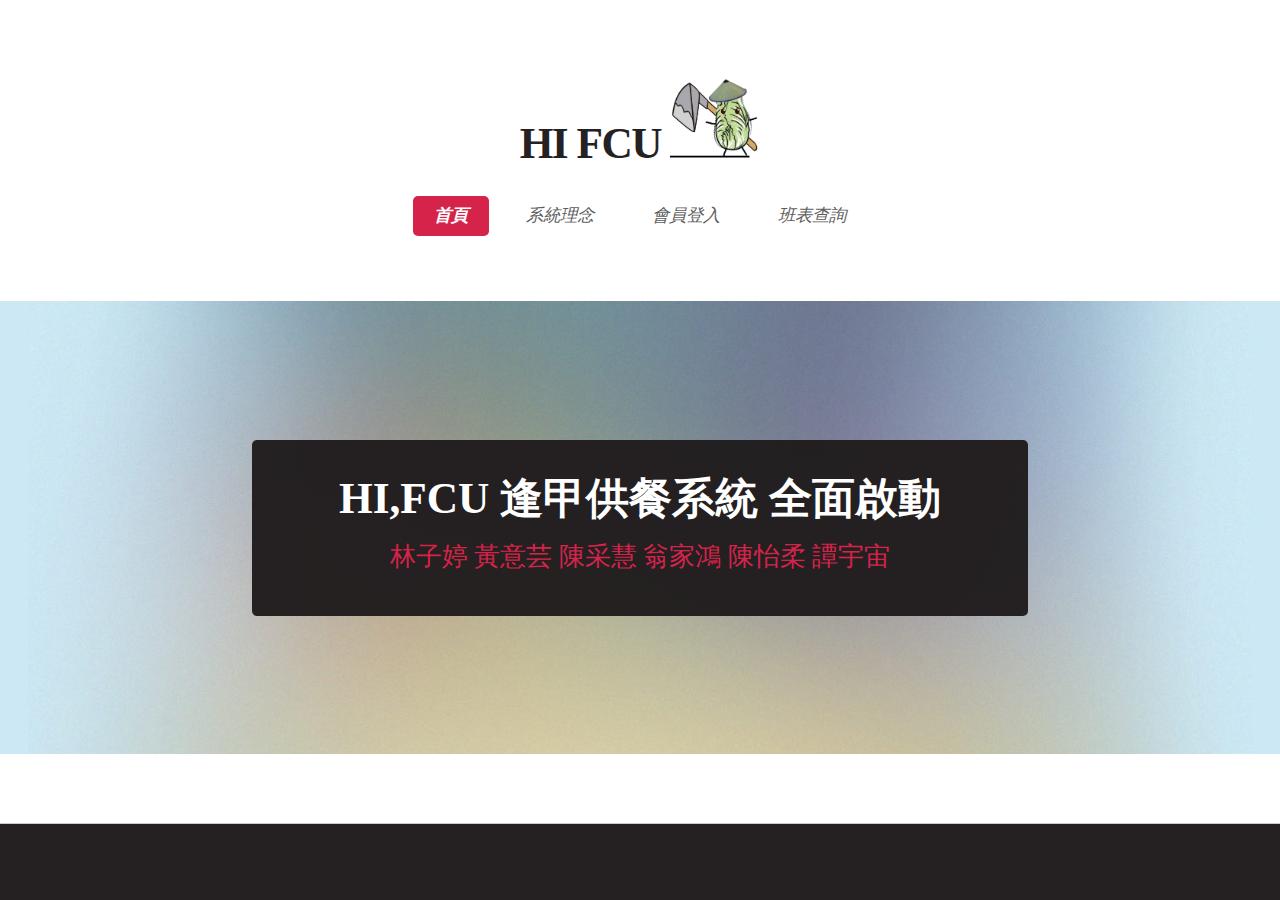
==== index.html @ 3bc5ba7e "逢甲供餐系統雛形" ====
<!DOCTYPE HTML>
<!--
	Dopetrope by HTML5 UP
	html5up.net | @ajlkn
	Free for personal and commercial use under the CCA 3.0 license (html5up.net/license)
-->
<html>
	<head>
		<title>Dopetrope by HTML5 UP</title>
		<meta charset="utf-8" />
		<meta name="viewport" content="width=device-width, initial-scale=1" />
		<!--[if lte IE 8]><script src="assets/js/ie/html5shiv.js"></script><![endif]-->
		<link rel="stylesheet" href="assets/css/main.css" />
		<!--[if lte IE 8]><link rel="stylesheet" href="assets/css/ie8.css" /><![endif]-->
	</head>
	<body class="homepage">
		<div id="page-wrapper">

			<!-- Header -->
				<div id="header-wrapper">
					<div id="header">

						<!-- Logo -->
							<h1><a href="index.html"></a>HI FCU <img src="images/logosmall.png" width="90vw"  alt=""></h1>

						<!-- Nav -->
							<nav id="nav">
								<ul>
									<li class="current"><a href="index.html">首頁</a></li>
									<li><a href="#">系統理念</a></li>
									<li><a href="#">會員登入</a></li>
									<li><a href="#">班表查詢</a></li>
									<!-- <li><a href="left-sidebar.html">Left Sidebar</a></li> -->
									<!-- <li><a href="right-sidebar.html">Right Sidebar</a></li> -->
									<!-- <li><a href="no-sidebar.html">No Sidebar</a></li> -->
								</ul>
							</nav>

						<!-- Banner -->
							<section id="banner">
								<header>
									<h2>HI,FCU 逢甲供餐系統 全面啟動</h2>
									<p>林子婷 黃意芸 陳采慧 翁家鴻 陳怡柔 譚宇宙</p>
								</header>
							</section>
					</div>
				</div>
		</div>
	</body>
						</html>
---- assets/css/main.css ----
@import url("font-awesome.min.css");
@import url("https://fonts.googleapis.com/css?family=Source+Sans+Pro:300,400,700,900,300italic");

/*
	逢甲大學供餐系統
*/

/* Reset */

	html, body, div, span, applet, object, iframe, h1, h2, h3, h4, h5, h6, p, blockquote, pre, a, abbr, acronym, address, big, cite, code, del, dfn, em, img, ins, kbd, q, s, samp, small, strike, strong, sub, sup, tt, var, b, u, i, center, dl, dt, dd, ol, ul, li, fieldset, form, label, legend, table, caption, tbody, tfoot, thead, tr, th, td, article, aside, canvas, details, embed, figure, figcaption, footer, header, hgroup, menu, nav, output, ruby, section, summary, time, mark, audio, video {
		margin: 0;
		padding: 0;
		border: 0;
		font-size: 100%;
		font: inherit;
		vertical-align: baseline;
		font-family: SimHei;
	}

	article, aside, details, figcaption, figure, footer, header, hgroup, menu, nav, section {
		display: block;
	}

	body {
		line-height: 1;
	}

	ol, ul {
		list-style: none;
	}

	blockquote, q {
		quotes: none;
	}

	blockquote:before, blockquote:after, q:before, q:after {
		content: '';
		content: none;
	}

	table {
		border-collapse: collapse;
		border-spacing: 0;
	}

	body {
		-webkit-text-size-adjust: none;
	}

/* Box Model */

	*, *:before, *:after {
		-moz-box-sizing: border-box;
		-webkit-box-sizing: border-box;
		box-sizing: border-box;
	}

/* Containers */

	.container {
		margin-left: auto;
		margin-right: auto;
	}

	.container.\31 25\25 {
		width: 100%;
		max-width: 1200px;
		min-width: 960px;
	}

	.container.\37 5\25 {
		width: 720px;
	}

	.container.\35 0\25 {
		width: 480px;
	}

	.container.\32 5\25 {
		width: 240px;
	}

	.container {
		width: 960px;
	}

	@media screen and (min-width: 737px) {

		.container.\31 25\25 {
			width: 100%;
			max-width: 1500px;
			min-width: 1200px;
		}

		.container.\37 5\25 {
			width: 900px;
		}

		.container.\35 0\25 {
			width: 600px;
		}

		.container.\32 5\25 {
			width: 300px;
		}

		.container {
			width: 1200px;
		}

	}

	@media screen and (min-width: 737px) and (max-width: 1200px) {

		.container.\31 25\25 {
			width: 100%;
			max-width: 1200px;
			min-width: 960px;
		}

		.container.\37 5\25 {
			width: 720px;
		}

		.container.\35 0\25 {
			width: 480px;
		}

		.container.\32 5\25 {
			width: 240px;
		}

		.container {
			width: 960px;
		}

	}

	@media screen and (max-width: 736px) {

		.container.\31 25\25 {
			width: 100%;
			max-width: 125%;
			min-width: 100%;
		}

		.container.\37 5\25 {
			width: 75%;
		}

		.container.\35 0\25 {
			width: 50%;
		}

		.container.\32 5\25 {
			width: 25%;
		}

		.container {
			width: 100% !important;
		}

	}

/* Grid */

	.row {
		border-bottom: solid 1px transparent;
		-moz-box-sizing: border-box;
		-webkit-box-sizing: border-box;
		box-sizing: border-box;
	}

	.row > * {
		float: left;
		-moz-box-sizing: border-box;
		-webkit-box-sizing: border-box;
		box-sizing: border-box;
	}

	.row:after, .row:before {
		content: '';
		display: block;
		clear: both;
		height: 0;
	}

	.row.uniform > * > :first-child {
		margin-top: 0;
	}

	.row.uniform > * > :last-child {
		margin-bottom: 0;
	}

	.row.\30 \25 > * {
		padding: 0 0 0 0px;
	}

	.row.\30 \25 {
		margin: 0 0 -1px 0px;
	}

	.row.uniform.\30 \25 > * {
		padding: 0px 0 0 0px;
	}

	.row.uniform.\30 \25 {
		margin: 0px 0 -1px 0px;
	}

	.row > * {
		padding: 0 0 0 40px;
	}

	.row {
		margin: 0 0 -1px -40px;
	}

	.row.uniform > * {
		padding: 40px 0 0 40px;
	}

	.row.uniform {
		margin: -40px 0 -1px -40px;
	}

	.row.\32 00\25 > * {
		padding: 0 0 0 80px;
	}

	.row.\32 00\25 {
		margin: 0 0 -1px -80px;
	}

	.row.uniform.\32 00\25 > * {
		padding: 80px 0 0 80px;
	}

	.row.uniform.\32 00\25 {
		margin: -80px 0 -1px -80px;
	}

	.row.\31 50\25 > * {
		padding: 0 0 0 60px;
	}

	.row.\31 50\25 {
		margin: 0 0 -1px -60px;
	}

	.row.uniform.\31 50\25 > * {
		padding: 60px 0 0 60px;
	}

	.row.uniform.\31 50\25 {
		margin: -60px 0 -1px -60px;
	}

	.row.\35 0\25 > * {
		padding: 0 0 0 20px;
	}

	.row.\35 0\25 {
		margin: 0 0 -1px -20px;
	}

	.row.uniform.\35 0\25 > * {
		padding: 20px 0 0 20px;
	}

	.row.uniform.\35 0\25 {
		margin: -20px 0 -1px -20px;
	}

	.row.\32 5\25 > * {
		padding: 0 0 0 10px;
	}

	.row.\32 5\25 {
		margin: 0 0 -1px -10px;
	}

	.row.uniform.\32 5\25 > * {
		padding: 10px 0 0 10px;
	}

	.row.uniform.\32 5\25 {
		margin: -10px 0 -1px -10px;
	}

	.\31 2u, .\31 2u\24 {
		width: 100%;
		clear: none;
		margin-left: 0;
	}

	.\31 1u, .\31 1u\24 {
		width: 91.6666666667%;
		clear: none;
		margin-left: 0;
	}

	.\31 0u, .\31 0u\24 {
		width: 83.3333333333%;
		clear: none;
		margin-left: 0;
	}

	.\39 u, .\39 u\24 {
		width: 75%;
		clear: none;
		margin-left: 0;
	}

	.\38 u, .\38 u\24 {
		width: 66.6666666667%;
		clear: none;
		margin-left: 0;
	}

	.\37 u, .\37 u\24 {
		width: 58.3333333333%;
		clear: none;
		margin-left: 0;
	}

	.\36 u, .\36 u\24 {
		width: 50%;
		clear: none;
		margin-left: 0;
	}

	.\35 u, .\35 u\24 {
		width: 41.6666666667%;
		clear: none;
		margin-left: 0;
	}

	.\34 u, .\34 u\24 {
		width: 33.3333333333%;
		clear: none;
		margin-left: 0;
	}

	.\33 u, .\33 u\24 {
		width: 25%;
		clear: none;
		margin-left: 0;
	}

	.\32 u, .\32 u\24 {
		width: 16.6666666667%;
		clear: none;
		margin-left: 0;
	}

	.\31 u, .\31 u\24 {
		width: 8.3333333333%;
		clear: none;
		margin-left: 0;
	}

	.\31 2u\24 + *,
	.\31 1u\24 + *,
	.\31 0u\24 + *,
	.\39 u\24 + *,
	.\38 u\24 + *,
	.\37 u\24 + *,
	.\36 u\24 + *,
	.\35 u\24 + *,
	.\34 u\24 + *,
	.\33 u\24 + *,
	.\32 u\24 + *,
	.\31 u\24 + * {
		clear: left;
	}

	.\-11u {
		margin-left: 91.66667%;
	}

	.\-10u {
		margin-left: 83.33333%;
	}

	.\-9u {
		margin-left: 75%;
	}

	.\-8u {
		margin-left: 66.66667%;
	}

	.\-7u {
		margin-left: 58.33333%;
	}

	.\-6u {
		margin-left: 50%;
	}

	.\-5u {
		margin-left: 41.66667%;
	}

	.\-4u {
		margin-left: 33.33333%;
	}

	.\-3u {
		margin-left: 25%;
	}

	.\-2u {
		margin-left: 16.66667%;
	}

	.\-1u {
		margin-left: 8.33333%;
	}

	@media screen and (min-width: 737px) {

		.row > * {
			padding: 50px 0 0 50px;
		}

		.row {
			margin: -50px 0 -1px -50px;
		}

		.row.uniform > * {
			padding: 50px 0 0 50px;
		}

		.row.uniform {
			margin: -50px 0 -1px -50px;
		}

		.row.\32 00\25 > * {
			padding: 100px 0 0 100px;
		}

		.row.\32 00\25 {
			margin: -100px 0 -1px -100px;
		}

		.row.uniform.\32 00\25 > * {
			padding: 100px 0 0 100px;
		}

		.row.uniform.\32 00\25 {
			margin: -100px 0 -1px -100px;
		}

		.row.\31 50\25 > * {
			padding: 75px 0 0 75px;
		}

		.row.\31 50\25 {
			margin: -75px 0 -1px -75px;
		}

		.row.uniform.\31 50\25 > * {
			padding: 75px 0 0 75px;
		}

		.row.uniform.\31 50\25 {
			margin: -75px 0 -1px -75px;
		}

		.row.\35 0\25 > * {
			padding: 25px 0 0 25px;
		}

		.row.\35 0\25 {
			margin: -25px 0 -1px -25px;
		}

		.row.uniform.\35 0\25 > * {
			padding: 25px 0 0 25px;
		}

		.row.uniform.\35 0\25 {
			margin: -25px 0 -1px -25px;
		}

		.row.\32 5\25 > * {
			padding: 12.5px 0 0 12.5px;
		}

		.row.\32 5\25 {
			margin: -12.5px 0 -1px -12.5px;
		}

		.row.uniform.\32 5\25 > * {
			padding: 12.5px 0 0 12.5px;
		}

		.row.uniform.\32 5\25 {
			margin: -12.5px 0 -1px -12.5px;
		}

		.\31 2u\28desktop\29, .\31 2u\24\28desktop\29 {
			width: 100%;
			clear: none;
			margin-left: 0;
		}

		.\31 1u\28desktop\29, .\31 1u\24\28desktop\29 {
			width: 91.6666666667%;
			clear: none;
			margin-left: 0;
		}

		.\31 0u\28desktop\29, .\31 0u\24\28desktop\29 {
			width: 83.3333333333%;
			clear: none;
			margin-left: 0;
		}

		.\39 u\28desktop\29, .\39 u\24\28desktop\29 {
			width: 75%;
			clear: none;
			margin-left: 0;
		}

		.\38 u\28desktop\29, .\38 u\24\28desktop\29 {
			width: 66.6666666667%;
			clear: none;
			margin-left: 0;
		}

		.\37 u\28desktop\29, .\37 u\24\28desktop\29 {
			width: 58.3333333333%;
			clear: none;
			margin-left: 0;
		}

		.\36 u\28desktop\29, .\36 u\24\28desktop\29 {
			width: 50%;
			clear: none;
			margin-left: 0;
		}

		.\35 u\28desktop\29, .\35 u\24\28desktop\29 {
			width: 41.6666666667%;
			clear: none;
			margin-left: 0;
		}

		.\34 u\28desktop\29, .\34 u\24\28desktop\29 {
			width: 33.3333333333%;
			clear: none;
			margin-left: 0;
		}

		.\33 u\28desktop\29, .\33 u\24\28desktop\29 {
			width: 25%;
			clear: none;
			margin-left: 0;
		}

		.\32 u\28desktop\29, .\32 u\24\28desktop\29 {
			width: 16.6666666667%;
			clear: none;
			margin-left: 0;
		}

		.\31 u\28desktop\29, .\31 u\24\28desktop\29 {
			width: 8.3333333333%;
			clear: none;
			margin-left: 0;
		}

		.\31 2u\24\28desktop\29 + *,
		.\31 1u\24\28desktop\29 + *,
		.\31 0u\24\28desktop\29 + *,
		.\39 u\24\28desktop\29 + *,
		.\38 u\24\28desktop\29 + *,
		.\37 u\24\28desktop\29 + *,
		.\36 u\24\28desktop\29 + *,
		.\35 u\24\28desktop\29 + *,
		.\34 u\24\28desktop\29 + *,
		.\33 u\24\28desktop\29 + *,
		.\32 u\24\28desktop\29 + *,
		.\31 u\24\28desktop\29 + * {
			clear: left;
		}

		.\-11u\28desktop\29 {
			margin-left: 91.66667%;
		}

		.\-10u\28desktop\29 {
			margin-left: 83.33333%;
		}

		.\-9u\28desktop\29 {
			margin-left: 75%;
		}

		.\-8u\28desktop\29 {
			margin-left: 66.66667%;
		}

		.\-7u\28desktop\29 {
			margin-left: 58.33333%;
		}

		.\-6u\28desktop\29 {
			margin-left: 50%;
		}

		.\-5u\28desktop\29 {
			margin-left: 41.66667%;
		}

		.\-4u\28desktop\29 {
			margin-left: 33.33333%;
		}

		.\-3u\28desktop\29 {
			margin-left: 25%;
		}

		.\-2u\28desktop\29 {
			margin-left: 16.66667%;
		}

		.\-1u\28desktop\29 {
			margin-left: 8.33333%;
		}

	}

	@media screen and (min-width: 737px) and (max-width: 1200px) {

		.row > * {
			padding: 25px 0 0 25px;
		}

		.row {
			margin: -25px 0 -1px -25px;
		}

		.row.uniform > * {
			padding: 25px 0 0 25px;
		}

		.row.uniform {
			margin: -25px 0 -1px -25px;
		}

		.row.\32 00\25 > * {
			padding: 50px 0 0 50px;
		}

		.row.\32 00\25 {
			margin: -50px 0 -1px -50px;
		}

		.row.uniform.\32 00\25 > * {
			padding: 50px 0 0 50px;
		}

		.row.uniform.\32 00\25 {
			margin: -50px 0 -1px -50px;
		}

		.row.\31 50\25 > * {
			padding: 37.5px 0 0 37.5px;
		}

		.row.\31 50\25 {
			margin: -37.5px 0 -1px -37.5px;
		}

		.row.uniform.\31 50\25 > * {
			padding: 37.5px 0 0 37.5px;
		}

		.row.uniform.\31 50\25 {
			margin: -37.5px 0 -1px -37.5px;
		}

		.row.\35 0\25 > * {
			padding: 12.5px 0 0 12.5px;
		}

		.row.\35 0\25 {
			margin: -12.5px 0 -1px -12.5px;
		}

		.row.uniform.\35 0\25 > * {
			padding: 12.5px 0 0 12.5px;
		}

		.row.uniform.\35 0\25 {
			margin: -12.5px 0 -1px -12.5px;
		}

		.row.\32 5\25 > * {
			padding: 6.25px 0 0 6.25px;
		}

		.row.\32 5\25 {
			margin: -6.25px 0 -1px -6.25px;
		}

		.row.uniform.\32 5\25 > * {
			padding: 6.25px 0 0 6.25px;
		}

		.row.uniform.\32 5\25 {
			margin: -6.25px 0 -1px -6.25px;
		}

		.\31 2u\28tablet\29, .\31 2u\24\28tablet\29 {
			width: 100%;
			clear: none;
			margin-left: 0;
		}

		.\31 1u\28tablet\29, .\31 1u\24\28tablet\29 {
			width: 91.6666666667%;
			clear: none;
			margin-left: 0;
		}

		.\31 0u\28tablet\29, .\31 0u\24\28tablet\29 {
			width: 83.3333333333%;
			clear: none;
			margin-left: 0;
		}

		.\39 u\28tablet\29, .\39 u\24\28tablet\29 {
			width: 75%;
			clear: none;
			margin-left: 0;
		}

		.\38 u\28tablet\29, .\38 u\24\28tablet\29 {
			width: 66.6666666667%;
			clear: none;
			margin-left: 0;
		}

		.\37 u\28tablet\29, .\37 u\24\28tablet\29 {
			width: 58.3333333333%;
			clear: none;
			margin-left: 0;
		}

		.\36 u\28tablet\29, .\36 u\24\28tablet\29 {
			width: 50%;
			clear: none;
			margin-left: 0;
		}

		.\35 u\28tablet\29, .\35 u\24\28tablet\29 {
			width: 41.6666666667%;
			clear: none;
			margin-left: 0;
		}

		.\34 u\28tablet\29, .\34 u\24\28tablet\29 {
			width: 33.3333333333%;
			clear: none;
			margin-left: 0;
		}

		.\33 u\28tablet\29, .\33 u\24\28tablet\29 {
			width: 25%;
			clear: none;
			margin-left: 0;
		}

		.\32 u\28tablet\29, .\32 u\24\28tablet\29 {
			width: 16.6666666667%;
			clear: none;
			margin-left: 0;
		}

		.\31 u\28tablet\29, .\31 u\24\28tablet\29 {
			width: 8.3333333333%;
			clear: none;
			margin-left: 0;
		}

		.\31 2u\24\28tablet\29 + *,
		.\31 1u\24\28tablet\29 + *,
		.\31 0u\24\28tablet\29 + *,
		.\39 u\24\28tablet\29 + *,
		.\38 u\24\28tablet\29 + *,
		.\37 u\24\28tablet\29 + *,
		.\36 u\24\28tablet\29 + *,
		.\35 u\24\28tablet\29 + *,
		.\34 u\24\28tablet\29 + *,
		.\33 u\24\28tablet\29 + *,
		.\32 u\24\28tablet\29 + *,
		.\31 u\24\28tablet\29 + * {
			clear: left;
		}

		.\-11u\28tablet\29 {
			margin-left: 91.66667%;
		}

		.\-10u\28tablet\29 {
			margin-left: 83.33333%;
		}

		.\-9u\28tablet\29 {
			margin-left: 75%;
		}

		.\-8u\28tablet\29 {
			margin-left: 66.66667%;
		}

		.\-7u\28tablet\29 {
			margin-left: 58.33333%;
		}

		.\-6u\28tablet\29 {
			margin-left: 50%;
		}

		.\-5u\28tablet\29 {
			margin-left: 41.66667%;
		}

		.\-4u\28tablet\29 {
			margin-left: 33.33333%;
		}

		.\-3u\28tablet\29 {
			margin-left: 25%;
		}

		.\-2u\28tablet\29 {
			margin-left: 16.66667%;
		}

		.\-1u\28tablet\29 {
			margin-left: 8.33333%;
		}

	}

	@media screen and (max-width: 736px) {

		.row > * {
			padding: 20px 0 0 20px;
		}

		.row {
			margin: -20px 0 -1px -20px;
		}

		.row.uniform > * {
			padding: 20px 0 0 20px;
		}

		.row.uniform {
			margin: -20px 0 -1px -20px;
		}

		.row.\32 00\25 > * {
			padding: 40px 0 0 40px;
		}

		.row.\32 00\25 {
			margin: -40px 0 -1px -40px;
		}

		.row.uniform.\32 00\25 > * {
			padding: 40px 0 0 40px;
		}

		.row.uniform.\32 00\25 {
			margin: -40px 0 -1px -40px;
		}

		.row.\31 50\25 > * {
			padding: 30px 0 0 30px;
		}

		.row.\31 50\25 {
			margin: -30px 0 -1px -30px;
		}

		.row.uniform.\31 50\25 > * {
			padding: 30px 0 0 30px;
		}

		.row.uniform.\31 50\25 {
			margin: -30px 0 -1px -30px;
		}

		.row.\35 0\25 > * {
			padding: 10px 0 0 10px;
		}

		.row.\35 0\25 {
			margin: -10px 0 -1px -10px;
		}

		.row.uniform.\35 0\25 > * {
			padding: 10px 0 0 10px;
		}

		.row.uniform.\35 0\25 {
			margin: -10px 0 -1px -10px;
		}

		.row.\32 5\25 > * {
			padding: 5px 0 0 5px;
		}

		.row.\32 5\25 {
			margin: -5px 0 -1px -5px;
		}

		.row.uniform.\32 5\25 > * {
			padding: 5px 0 0 5px;
		}

		.row.uniform.\32 5\25 {
			margin: -5px 0 -1px -5px;
		}

		.\31 2u\28mobile\29, .\31 2u\24\28mobile\29 {
			width: 100%;
			clear: none;
			margin-left: 0;
		}

		.\31 1u\28mobile\29, .\31 1u\24\28mobile\29 {
			width: 91.6666666667%;
			clear: none;
			margin-left: 0;
		}

		.\31 0u\28mobile\29, .\31 0u\24\28mobile\29 {
			width: 83.3333333333%;
			clear: none;
			margin-left: 0;
		}

		.\39 u\28mobile\29, .\39 u\24\28mobile\29 {
			width: 75%;
			clear: none;
			margin-left: 0;
		}

		.\38 u\28mobile\29, .\38 u\24\28mobile\29 {
			width: 66.6666666667%;
			clear: none;
			margin-left: 0;
		}

		.\37 u\28mobile\29, .\37 u\24\28mobile\29 {
			width: 58.3333333333%;
			clear: none;
			margin-left: 0;
		}

		.\36 u\28mobile\29, .\36 u\24\28mobile\29 {
			width: 50%;
			clear: none;
			margin-left: 0;
		}

		.\35 u\28mobile\29, .\35 u\24\28mobile\29 {
			width: 41.6666666667%;
			clear: none;
			margin-left: 0;
		}

		.\34 u\28mobile\29, .\34 u\24\28mobile\29 {
			width: 33.3333333333%;
			clear: none;
			margin-left: 0;
		}

		.\33 u\28mobile\29, .\33 u\24\28mobile\29 {
			width: 25%;
			clear: none;
			margin-left: 0;
		}

		.\32 u\28mobile\29, .\32 u\24\28mobile\29 {
			width: 16.6666666667%;
			clear: none;
			margin-left: 0;
		}

		.\31 u\28mobile\29, .\31 u\24\28mobile\29 {
			width: 8.3333333333%;
			clear: none;
			margin-left: 0;
		}

		.\31 2u\24\28mobile\29 + *,
		.\31 1u\24\28mobile\29 + *,
		.\31 0u\24\28mobile\29 + *,
		.\39 u\24\28mobile\29 + *,
		.\38 u\24\28mobile\29 + *,
		.\37 u\24\28mobile\29 + *,
		.\36 u\24\28mobile\29 + *,
		.\35 u\24\28mobile\29 + *,
		.\34 u\24\28mobile\29 + *,
		.\33 u\24\28mobile\29 + *,
		.\32 u\24\28mobile\29 + *,
		.\31 u\24\28mobile\29 + * {
			clear: left;
		}

		.\-11u\28mobile\29 {
			margin-left: 91.66667%;
		}

		.\-10u\28mobile\29 {
			margin-left: 83.33333%;
		}

		.\-9u\28mobile\29 {
			margin-left: 75%;
		}

		.\-8u\28mobile\29 {
			margin-left: 66.66667%;
		}

		.\-7u\28mobile\29 {
			margin-left: 58.33333%;
		}

		.\-6u\28mobile\29 {
			margin-left: 50%;
		}

		.\-5u\28mobile\29 {
			margin-left: 41.66667%;
		}

		.\-4u\28mobile\29 {
			margin-left: 33.33333%;
		}

		.\-3u\28mobile\29 {
			margin-left: 25%;
		}

		.\-2u\28mobile\29 {
			margin-left: 16.66667%;
		}

		.\-1u\28mobile\29 {
			margin-left: 8.33333%;
		}

	}

/* Basic */

	body {
		background: #252122;
		background-image: url("images/bg02.png");
		font-family: 'Source Sans Pro';
		font-weight: 300;
		color: #5d5d5d;
	}

		body.is-loading * {
			-moz-transition: none !important;
			-webkit-transition: none !important;
			-ms-transition: none !important;
			transition: none !important;
			-moz-animation: none !important;
			-webkit-animation: none !important;
			-ms-animation: none !important;
			animation: none !important;
		}

	input, textarea, select {
		font-family: 'Source Sans Pro';
		font-weight: 300;
		color: #5d5d5d;
	}

	strong, b {
		color: #252122;
		font-weight: 400;
	}

	i, em {
		font-style: italic;
	}

	sub {
		position: relative;
		top: 0.5em;
		font-size: 0.8em;
	}

	sup {
		position: relative;
		top: -0.5em;
		font-size: 0.8em;
	}

	blockquote {
		border-left: solid 0.75em #dddddd;
		padding: 1em 0 1em 1.5em;
		font-style: italic;
	}

	h1, h2, h3, h4, h5, h6 {
		color: #252122;
		font-weight: 700;
	}

	h1 a, h2 a, h3 a, h4 a, h5 a, h6 a {
		color: inherit;
		text-decoration: none;
	}

	a {
		color: #d52349;
		text-decoration: underline;
	}

		a:hover {
			text-decoration: none;
		}

	br.clear {
		clear: both;
	}

	hr {
		border: 0;
		border-top: solid 1px #dddddd;
		height: 1px;
		margin: 2em 0 2em 0;
	}

	p, ul, ol, dl, table {
		margin-bottom: 2em;
	}

/* Form */

	form label {
		display: block;
		color: #252122;
		font-weight: 400;
		margin: 0 0 0.5em 0;
	}

	form input[type=text],
	form input[type=email],
	form input[type=password],
	form select,
	form textarea {
		-webkit-appearance: none;
		display: block;
		border: 0;
		padding: 0.75em 1em;
		font-size: 1em;
		border-radius: 5px;
		border: solid 1px #dddddd;
		background: #fff;
		width: 100%;
	}

		form input[type=text]:focus,
		form input[type=email]:focus,
		form input[type=password]:focus,
		form select:focus,
		form textarea:focus {
			box-shadow: inset 0px 0px 1px 1px #43bff0;
		}

	form textarea {
		height: 15em;
	}

	form .formerize-placeholder {
		color: #555 !important;
	}

	form ::-webkit-input-placeholder {
		color: #555 !important;
	}

	form :-moz-placeholder {
		color: #555 !important;
	}

	form ::-moz-placeholder {
		color: #555 !important;
	}

	form :-ms-input-placeholder {
		color: #555 !important;
	}

	form ::-moz-focus-inner {
		border: 0;
	}

/* Tables */

	table {
		width: 100%;
	}

		table.default {
			width: 100%;
		}

			table.default tr {
				border-top: solid 1px #dddddd;
			}

				table.default tr:first-child {
					border-top: 0;
				}

			table.default td {
				padding: 0.5em 1em 0.5em 1em;
			}

			table.default th {
				text-align: left;
				padding: 0.5em 1em 0.5em 1em;
				font-weight: 700;
				margin: 0 0 1em 0;
			}

			table.default thead {
				border-bottom: solid 2px #dddddd;
			}

/* Section/Article */

	section, article {
		margin-bottom: 2.5em;
	}

		section > :last-child, section:last-child, article > :last-child, article:last-child {
			margin-bottom: 0;
		}

	header > p {
		display: block;
		font-style: italic;
	}

	header.major {
		position: relative;
		text-align: center;
		border-top: solid 1px #ccc;
		top: 1em;
	}

		header.major h2 {
			background: #fff;
			position: relative;
			top: -0.65em;
			display: inline;
			margin: 0;
			padding: 0 1em 0 1em;
		}

/* Box */

	.box {
		background: #ffffff;
		border-bottom: solid 1px #ccc;
	}

		.box .image.featured {
			position: relative;
			width: auto;
		}

/* Button */

	input[type="button"],
	input[type="submit"],
	input[type="reset"],
	button,
	.button {
		-webkit-appearance: none;
		display: inline-block;
		text-decoration: none;
		cursor: pointer;
		border: 0;
		border-radius: 5px;
		background: #d52349;
		color: #fff !important;
		font-weight: 700;
		outline: 0;
		-moz-transition: background-color .25s ease-in-out;
		-webkit-transition: background-color .25s ease-in-out;
		-ms-transition: background-color .25s ease-in-out;
		transition: background-color .25s ease-in-out;
	}

		input[type="button"]:hover,
		input[type="submit"]:hover,
		input[type="reset"]:hover,
		button:hover,
		.button:hover {
			background: #e53359;
		}

		input[type="button"]:active,
		input[type="submit"]:active,
		input[type="reset"]:active,
		button:active,
		.button:active {
			background: #c51349;
		}

		input[type="button"].alt,
		input[type="submit"].alt,
		input[type="reset"].alt,
		button.alt,
		.button.alt {
			background: #252122;
		}

			input[type="button"].alt:hover,
			input[type="submit"].alt:hover,
			input[type="reset"].alt:hover,
			button.alt:hover,
			.button.alt:hover {
				background: #353132;
			}

			input[type="button"].alt:active,
			input[type="submit"].alt:active,
			input[type="reset"].alt:active,
			button.alt:active,
			.button.alt:active {
				background: #151112;
			}

		input[type="button"].icon:before,
		input[type="submit"].icon:before,
		input[type="reset"].icon:before,
		button.icon:before,
		.button.icon:before {
			opacity: 0.35;
			position: relative;
			top: 0.05em;
			margin-right: 0.75em;
		}

/* Image */

	.image {
		display: inline-block;
		outline: 0;
	}

		.image img {
			display: block;
			width: 100%;
		}

		.image.centered {
			display: block;
			margin: 0 0 2em 0;
		}

			.image.centered img {
				margin: 0 auto;
				width: auto;
			}

		.image.featured {
			display: block;
			width: 100%;
			margin: 0 0 2em 0;
		}

		.image.left {
			float: left;
			margin: 0 2em 2em 0;
		}

/* List */

	ul.default {
		list-style: disc;
		padding-left: 1em;
	}

		ul.default li {
			padding-left: 0.5em;
		}

	ul.contact li {
		position: relative;
		border-top: solid 1px #ddd;
		padding: 1.3em 0 1.3em 7em;
	}

		ul.contact li h3 {
			position: absolute;
			left: 0;
			top: 1.3em;
			font-size: 1.1em;
		}

		ul.contact li p {
			margin: 0;
		}

		ul.contact li:first-child {
			padding-top: 0;
			border-top: 0;
		}

			ul.contact li:first-child h3 {
				top: 0;
			}

	ul.dates li {
		position: relative;
		border-top: solid 1px #ddd;
		padding: 1.3em 0 1.3em 6.75em;
	}

	ul.dates .date {
		display: block;
		position: absolute;
		left: 0;
		top: 1.3em;
		background-color: #d52349;
		height: 3.5em;
		text-align: center;
		color: #fff;
		line-height: 1em;
		border-top-left-radius: 5px;
		border-bottom-left-radius: 5px;
		padding: 0.5em 0.75em 0 1em;
	}

		ul.dates .date:after {
			content: '';
			position: absolute;
			bottom: 0;
			right: -1.2em;
			border-left: solid 1.25em #d52349;
			border-top: solid 1.8em transparent;
			border-bottom: solid 1.8em transparent;
		}

		ul.dates .date strong {
			display: block;
			font-size: 1.75em;
			padding-top: 0.15em;
		}

	ul.dates h3 {
		font-size: 1.1em;
	}

	ul.dates p {
		margin: 0;
	}

	ul.dates li:first-child {
		border-top: 0;
		padding-top: 0;
	}

		ul.dates li:first-child .date {
			top: 0;
		}

	ul.divided li {
		border-top: solid 1px #ddd;
		padding: 1em 0 1em 0;
	}

		ul.divided li:first-child {
			border-top: 0;
			padding-top: 0;
		}

	ul.social {
		overflow: hidden;
		cursor: default;
	}

		ul.social li {
			display: inline-block;
		}

			ul.social li:first-child {
				margin-left: 0;
			}

			ul.social li a {
				display: inline-block;
				width: 3em;
				height: 3em;
				text-align: center;
				border-radius: 5px;
				background: #888;
				-moz-transition: background-color .25s ease-in-out;
				-webkit-transition: background-color .25s ease-in-out;
				-ms-transition: background-color .25s ease-in-out;
				transition: background-color .25s ease-in-out;
			}

				ul.social li a:before {
					color: #fff;
					font-size: 2em;
					line-height: 1.5em;
				}

				ul.social li a.fa-facebook {
					background: #3c5a98;
				}

					ul.social li a.fa-facebook:hover {
						background: #4c6aa8;
					}

				ul.social li a.fa-twitter {
					background: #2daae4;
				}

					ul.social li a.fa-twitter:hover {
						background: #3dbaf4;
					}

				ul.social li a.fa-dribbble {
					background: #c4376b;
				}

					ul.social li a.fa-dribbble:hover {
						background: #d4477b;
					}

				ul.social li a.fa-linkedin {
					background: #006599;
				}

					ul.social li a.fa-linkedin:hover {
						background: #1075a9;
					}

				ul.social li a.fa-tumblr {
					background: #2b4661;
				}

					ul.social li a.fa-tumblr:hover {
						background: #3b5671;
					}

				ul.social li a.fa-google-plus {
					background: #da2713;
				}

					ul.social li a.fa-google-plus:hover {
						background: #ea3723;
					}

	ol.default {
		list-style: decimal;
		padding-left: 1.25em;
	}

		ol.default li {
			padding-left: 0.25em;
		}

/* Icons */

	.icon {
		position: relative;
		text-decoration: none;
	}

		.icon:before {
			-moz-osx-font-smoothing: grayscale;
			-webkit-font-smoothing: antialiased;
			font-family: FontAwesome;
			font-style: normal;
			font-weight: normal;
			text-transform: none !important;
		}

		.icon > .label {
			display: none;
		}

		.icon.featured {
			position: relative;
			display: inline-block;
			background-color: #d52349;
			width: 9em;
			padding: 1.75em 0 0.75em 0;
			border-top-left-radius: 5px;
			border-top-right-radius: 5px;
			margin: 0 0 4.5em 0;
			cursor: default;
		}

			.icon.featured:before {
				font-size: 4.5em;
				line-height: 1em;
				color: #fff;
			}

			.icon.featured:after {
				content: '';
				position: absolute;
				bottom: -1.95em;
				left: 0;
				border-top: solid 2em #d52349;
				border-left: solid 4.5em transparent;
				border-right: solid 4.5em transparent;
			}

			.icon.featured.alt {
				background-color: #252122;
			}

				.icon.featured.alt:after {
					border-top-color: #252122;
				}

			.icon.featured.alt2 {
				background-color: #827a7c;
			}

				.icon.featured.alt2:after {
					border-top-color: #827a7c;
				}

/* Banner */

	#banner {
		background: #CCE8F4 url("../../images/pic01.jpg");
		background-position: center center;
		background-size: auto 100%;
		background-repeat: no-repeat;
		text-align: center;
	}

		#banner header {
			background-color: #252122;
			background-color: rgba(34, 30, 31, 0.98);
		}

			#banner header h2 {
				color: #fff;
				font-weight: 700;
			}

			#banner header p {
				color: #d52349;
				padding: 0;
				font-style: normal;
				margin: 0;
			}

/* Wrappers */

	#header-wrapper {
		position: relative;
		background: #ffffff;
		border-bottom: solid 1px #ccc;
	}

	#main-wrapper {
		position: relative;
		background: #f7f7f7 url("images/bg02.png");
	}

		#main-wrapper:before {
			content: '';
			position: absolute;
			top: 0;
			left: 0;
			width: 100%;
			background: url("images/bg01.png");
			background-size: 100% 100%;
			z-index: 0;
			opacity: 0.1;
		}

		#main-wrapper .major h2 {
			background: #f7f7f7 url("images/bg02.png");
		}

	#footer-wrapper {
		position: relative;
		color: #858484;
	}

		#footer-wrapper:before {
			content: '';
			position: absolute;
			top: 0;
			left: 0;
			width: 100%;
			background: url("images/bg01.png");
			background-size: 100% 100%;
			z-index: 0;
			opacity: 0.5;
		}

		#footer-wrapper a {
			color: #c5c4c4;
		}

		#footer-wrapper h2, #footer-wrapper h3, #footer-wrapper h4, #footer-wrapper h5, #footer-wrapper h6, #footer-wrapper strong, #footer-wrapper b {
			color: #fff;
		}

			#footer-wrapper h2 a, #footer-wrapper h3 a, #footer-wrapper h4 a, #footer-wrapper h5 a, #footer-wrapper h6 a, #footer-wrapper strong a, #footer-wrapper b a {
				color: inherit;
			}

		#footer-wrapper ul.contact li, #footer-wrapper ul.dates li, #footer-wrapper ul.divided li {
			border-top-color: #353434;
			border-top-color: rgba(255, 255, 255, 0.05);
		}

/* Intro */

	#intro {
		text-align: center;
	}

/* Copyright */

	#copyright {
		text-align: center;
	}

		#copyright .links {
			display: inline-block;
			background: #2C2929;
			background: rgba(255, 255, 255, 0.05);
			border-radius: 5px;
			margin: 0;
		}

/* Desktop */

	@media screen and (min-width: 737px) {

		/* Basic */

			body, input, textarea, select {
				font-size: 13pt;
				line-height: 1.75em;
			}

			h2 {
				font-size: 1.5em;
			}

			h3 {
				font-size: 1.35em;
			}

		/* Section/Article */

			header {
				margin: 0 0 1.5em 0;
			}

				header > p {
					margin: 0.5em 0 0 0;
					padding-bottom: 0.5em;
				}

				header.major {
					margin: 0 0 3em 0;
				}

			footer {
				margin: 2.25em 0 0 0;
			}

		/* Box */

			.box {
				padding: 2.75em 1.75em 2.75em 1.75em;
			}

				.box .image.featured {
					left: 1.75em;
					top: 1.75em;
					margin: -4.5em 0 4.25em -3.5em;
				}

				.box.post header {
					padding-top: 1em;
					margin: 0 0 2em 0;
				}

				.box.post h2 {
					font-size: 2.5em;
					letter-spacing: -0.015em;
				}

				.box.post header > p {
					margin-top: 1.25em;
					font-size: 1.25em;
				}

		/* Button */

			input[type="button"],
			input[type="submit"],
			input[type="reset"],
			button,
			.button {
				font-size: 1.1em;
				padding: 0.65em 1.5em 0.65em 1.5em;
			}

				input[type="button"].big,
				input[type="submit"].big,
				input[type="reset"].big,
				button.big,
				.button.big {
					font-size: 1.5em;
					padding: 0.75em 1.5em 0.75em 1.5em;
				}

		/* List */

			ul.actions li {
				display: inline-block;
				margin-left: 1em;
			}

				ul.actions li:first-child {
					margin-left: 0;
				}

			ul.links li {
				display: inline-block;
				border-left: solid 1px rgba(255, 255, 255, 0.05);
				padding: 0 0 0 1em;
				margin: 0 0 0 1em;
			}

				ul.links li:first-child {
					border-left: 0;
					padding-left: 0;
					margin-left: 0;
				}

			ul.social {
				margin: 0 0 3.25em 0;
			}

				ul.social li {
					margin-left: 0.75em;
				}

		/* Wrappers */

			#header-wrapper {
				padding: 4.5em 0 4em 0;
			}

			#main-wrapper {
				padding: 4em 0 4em 0;
			}

			#footer-wrapper {
				padding: 4em 0 4em 0;
			}

				#footer-wrapper header {
					margin: 0 0 3em 0;
				}

					#footer-wrapper header h2 {
						font-size: 1.75em;
					}

		/* Header */

			#header {
				text-align: center;
			}

				#header h1 {
					color: #252122;
					font-weight: 900;
					font-size: 2.5em;
					letter-spacing: -0.035em;
					margin: 0 0 1em 0;
				}

		/* Nav */

			#nav > ul {
				margin: 0;
			}

				#nav > ul > li {
					display: inline-block;
					font-style: italic;
					margin: 0 0.35em 0 0.35em;
				}

					#nav > ul > li > ul {
						display: none;
					}

					#nav > ul > li > a {
						border-radius: 5px;
						color: #5d5d5d;
						text-decoration: none;
						padding: 0.6em 1.2em 0.6em 1.2em;
						-moz-transition: background-color .25s ease-in-out;
						-webkit-transition: background-color .25s ease-in-out;
						-ms-transition: background-color .25s ease-in-out;
						transition: background-color .25s ease-in-out;
						outline: 0;
					}

					#nav > ul > li:hover > a, #nav > ul > li.active > a {
						background: #f3f3f3;
					}

					#nav > ul > li.current > a {
						background: #d52349;
						color: #fff !important;
						font-weight: 700;
					}

			.dropotron {
				border-radius: 5px;
				background-color: #252122;
				background-color: rgba(34, 30, 31, 0.98);
				padding: 1.25em 1.5em 1.25em 1.5em;
				font-style: italic;
				min-width: 13em;
				box-shadow: 0px 8px 15px 0px rgba(0, 0, 0, 0.5);
				text-align: left;
				margin-top: -1.25em;
				margin-left: -1px;
			}

				.dropotron a, .dropotron span {
					color: #aaa;
					text-decoration: none;
					-moz-transition: color .25s ease-in-out;
					-webkit-transition: color .25s ease-in-out;
					-ms-transition: color .25s ease-in-out;
					transition: color .25s ease-in-out;
				}

				.dropotron li {
					padding: 0.25em 0 0.25em 0;
				}

					.dropotron li:hover > a, .dropotron li:hover > span {
						color: #fff;
					}

				.dropotron.level-0 {
					margin-top: 2em;
				}

					.dropotron.level-0:before {
						content: '';
						display: block;
						position: absolute;
						left: 50%;
						margin-left: -10px;
						top: -9px;
						border-left: solid 10px transparent;
						border-right: solid 10px transparent;
						border-bottom: solid 10px #252122;
						border-bottom-color: rgba(34, 30, 31, 0.98);
					}

		/* Banner */

			#banner {
				position: relative;
				padding: 8em 0;
				margin: 4em 0 0 0;
			}

				#banner header {
					display: inline-block;
					padding: 2.5em 5em;
					border-radius: 5px;
				}

					#banner header h2 {
						font-size: 2.5em;
						margin: 0 0 0.65em 0;
					}

					#banner header p {
						font-size: 1.5em;
					}

		/* Intro */

			#intro {
				overflow: hidden;
			}

				#intro section {
					margin: 3em 0;
					padding: 2.5em 0;
				}

				#intro h2 {
					font-size: 1.75em;
				}

				#intro p {
					margin: 0;
				}

				#intro .middle {
					position: relative;
					z-index: 1;
				}

					#intro .middle:before {
						content: '';
						width: 32px;
						height: 100%;
						position: absolute;
						left: -24px;
						top: 0;
						display: block;
						z-index: -1;
						box-shadow: 32px 0 0 0 #fff, 0 -32px 0 0 #fff, 0 32px 0 0 #fff, 32px 32px 0 0 #fff, 32px -32px 0 0 #fff, 0 0 32px 0 rgba(0, 0, 0, 0.15);
					}

					#intro .middle:after {
						content: '';
						width: 32px;
						height: 100%;
						position: absolute;
						right: -24px;
						top: 0;
						display: block;
						z-index: -1;
						box-shadow: -32px 0 0 0 #fff, 0 -32px 0 0 #fff, 0 32px 0 0 #fff, -32px 32px 0 0 #fff, -32px -32px 0 0 #fff, 0 0 32px 0 rgba(0, 0, 0, 0.15);
					}

				#intro .button {
					min-width: 12em;
				}

				#intro footer {
					margin: 0;
				}

		/* Copyright */

			#copyright {
				margin: 3em 0 2em 0;
			}

				#copyright .links {
					padding: 0.85em 2.25em 0.85em 2.25em;
				}

	}

/* Tablet */

	@media screen and (min-width: 737px) and (max-width: 1200px) {

		/* Basic */

			body {
				min-width: 960px;
				font-size: 11pt;
			}

			input, textarea, select {
				font-size: 11pt;
			}

		/* Section/Article */

			header.major {
				margin: 0.75em 0 2.5em 0;
			}

				header.major h2 {
					padding: 0 1em 0 1em;
				}

		/* List */

			ul.social li {
				margin: 0 0 0.25em 0.75em;
			}

		/* Wrappers */

			#header-wrapper {
				padding: 3em 0 3em 0;
			}

			#main-wrapper {
				padding: 2.75em 0 2.75em 0;
			}

			#footer-wrapper {
				padding: 3em 0 3em 0;
			}

				#footer-wrapper:before {
					height: 2.5em;
				}

				#footer-wrapper header {
					margin: 0 0 1.5em 0;
				}

					#footer-wrapper header h2 {
						font-size: 1.25em;
					}

		/* Header */

			#header h1 {
				margin: 0.25em 0 1em 0;
			}

		/* Banner */

			#banner {
				padding: 6em 0;
				margin: 3em 0 0 0;
			}

		/* Intro */

			#intro {
				padding: 0;
			}

				#intro section {
					padding: 1em 2em;
				}

				#intro .middle:before {
					left: -12px;
				}

				#intro .middle:after {
					right: -12px;
				}

		/* Copyright */

			#copyright {
				margin: 0;
			}

	}

/* Mobile */

	#navPanel, #titleBar {
		display: none;
	}

	@media screen and (max-width: 736px) {

		/* Basic */

			html, body {
				overflow-x: hidden;
			}

			body, input, textarea, select {
				line-height: 1.75em;
				font-size: 11pt;
				letter-spacing: 0;
			}

			h2, h3, h4, h5, h6 {
				font-size: 1.25em;
			}

		/* Section/Article */

			section, article {
				margin: 0 0 1.5em 0 !important;
			}

			header {
				margin: 0 0 1em 0;
			}

			footer {
				margin: 2em 0 0 0;
			}

		/* Box */

			.box {
				padding: 25px 15px 20px 15px;
			}

				.box .image.featured {
					left: 15px;
					top: 15px;
					margin: -40px 0 40px -30px;
				}

		/* Button */

			input[type="button"],
			input[type="submit"],
			input[type="reset"],
			button,
			.button {
				position: relative;
				padding: 0.65em 0 0.65em 0 !important;
				width: 100%;
				text-align: center;
				font-size: 1.25em;
				margin: 0.25em 0 0.25em 0;
			}

				input[type="button"].icon,
				input[type="submit"].icon,
				input[type="reset"].icon,
				button.icon,
				.button.icon {
					padding-right: 1em !important;
				}

		/* List */

			ul.actions li {
				display: block;
				margin-top: 0.5em;
			}

				ul.actions li:first-child {
					margin-top: 0;
				}

			ul.contact li {
				padding: 0.8em 0 0.8em 7em;
			}

				ul.contact li h3 {
					top: 0.8em;
				}

			ul.divided li {
				padding: 0.5em 0 0.5em 0;
			}

			ul.links li {
				display: block;
				border-top: solid 1px rgba(255, 255, 255, 0.05);
				padding: 0.25em 0 0 0;
				margin: 0.25em 0 0 0;
			}

				ul.links li:first-child {
					border-top: 0;
					padding-top: 0;
					margin-top: 0;
				}

			ul.social li {
				margin: 0 0.5em 0.75em 0;
			}

		/* Off-Canvas Navigation */

			#page-wrapper {
				-moz-backface-visibility: hidden;
				-webkit-backface-visibility: hidden;
				-ms-backface-visibility: hidden;
				backface-visibility: hidden;
				-moz-transition: -moz-transform 0.5s ease;
				-webkit-transition: -webkit-transform 0.5s ease;
				-ms-transition: -ms-transform 0.5s ease;
				transition: transform 0.5s ease;
				padding-bottom: 1px;
			}

			#titleBar {
				-moz-backface-visibility: hidden;
				-webkit-backface-visibility: hidden;
				-ms-backface-visibility: hidden;
				backface-visibility: hidden;
				-moz-transition: -moz-transform 0.5s ease;
				-webkit-transition: -webkit-transform 0.5s ease;
				-ms-transition: -ms-transform 0.5s ease;
				transition: transform 0.5s ease;
				display: block;
				height: 44px;
				left: 0;
				position: fixed;
				top: 0;
				width: 100%;
				z-index: 10001;
				background: none;
			}

				#titleBar .toggle {
					width: 80px;
					height: 60px;
				}

					#titleBar .toggle:before {
						font-family: FontAwesome;
						text-decoration: none;
						font-style: normal;
						font-weight: normal;
						-webkit-font-smoothing: antialiased;
						-moz-osx-font-smoothing: grayscale;
						content: '\f0c9';
						display: block;
						position: absolute;
						left: 10px;
						top: 10px;
						width: 50px;
						height: 40px;
						line-height: 40px;
						font-size: 18px;
						color: #fff;
						text-align: center;
						background: rgba(150, 150, 150, 0.75);
						border-radius: 5px;
					}

					#titleBar .toggle:active:before {
						background-color: #969696;
					}

			#navPanel {
				-moz-backface-visibility: hidden;
				-webkit-backface-visibility: hidden;
				-ms-backface-visibility: hidden;
				backface-visibility: hidden;
				-moz-transform: translateX(-275px);
				-webkit-transform: translateX(-275px);
				-ms-transform: translateX(-275px);
				transform: translateX(-275px);
				-moz-transition: -moz-transform 0.5s ease;
				-webkit-transition: -webkit-transform 0.5s ease;
				-ms-transition: -ms-transform 0.5s ease;
				transition: transform 0.5s ease;
				display: block;
				height: 100%;
				left: 0;
				overflow-y: auto;
				position: fixed;
				top: 0;
				width: 275px;
				z-index: 10002;
				color: #858484;
				background-image: url("images/bg02.png");
				box-shadow: inset -3px 0px 5px 0px rgba(0, 0, 0, 0.35);
			}

				#navPanel .link {
					display: block;
					color: #888;
					text-decoration: none;
					height: 44px;
					line-height: 44px;
					border-top: solid 1px rgba(255, 255, 255, 0.05);
					padding: 0 1em 0 1em;
					font-style: italic;
				}

					#navPanel .link:first-child {
						border-top: 0;
					}

				#navPanel .indent-1 {
					display: inline-block;
					width: 1em;
				}

				#navPanel .indent-2 {
					display: inline-block;
					width: 2em;
				}

				#navPanel .indent-3 {
					display: inline-block;
					width: 3em;
				}

				#navPanel .indent-4 {
					display: inline-block;
					width: 4em;
				}

				#navPanel .indent-5 {
					display: inline-block;
					width: 5em;
				}

				#navPanel .depth-0 {
					color: #fff;
				}

			body.navPanel-visible #page-wrapper {
				-moz-transform: translateX(275px);
				-webkit-transform: translateX(275px);
				-ms-transform: translateX(275px);
				transform: translateX(275px);
			}

			body.navPanel-visible #titleBar {
				-moz-transform: translateX(275px);
				-webkit-transform: translateX(275px);
				-ms-transform: translateX(275px);
				transform: translateX(275px);
			}

			body.navPanel-visible #navPanel {
				-moz-transform: translateX(0);
				-webkit-transform: translateX(0);
				-ms-transform: translateX(0);
				transform: translateX(0);
			}

		/* Wrappers */

			#main-wrapper {
				padding: 2em 10px;
				overflow: hidden;
			}

			#header-wrapper {
				padding: 2em 0;
			}

			#footer-wrapper {
				padding: 2em 25px;
				overflow: hidden;
				-webkit-transform: translateZ(0);
			}

		/* Intro */

			#intro {
				padding: 0 25px 0 25px;
			}

				#intro section {
					position: relative;
					border-top: solid 1px #dfdfdf;
					padding: 2.5em 0 0 0;
					margin: 1.5em 0 0 0 !important;
				}

					#intro section.first {
						border-top: 0;
						padding-top: 0;
					}

					#intro section p {
						margin: 0;
					}

		/* Header */

			#header {
				text-align: center;
			}

				#header h1 {
					color: #252122;
					font-weight: 900;
					font-size: 1.75em;
					letter-spacing: -0.035em;
				}

		/* Nav */

			#nav {
				display: none;
			}

		/* Banner */

			#banner {
				margin: 2em 0 4em 0 !important;
				padding: 6em 0;
			}

				#banner header {
					padding: 1.5em 1em 1.5em 1em;
				}

					#banner header h2 {
						font-size: 1.5em;
						line-height: 1.5em;
						margin: 0 0 0.25em 0;
					}

					#banner header p {
						font-size: 1.2em;
					}

		/* Copyright */

			#copyright {
				margin: 3em 0 0 0;
			}

				#copyright .links {
					padding: 0.75em 1.25em 0.75em 1.25em;
				}

	}
---- assets/css/ie8.css ----
/*
	 逢甲供餐系統|
*/

/* Basic */

	form input[type=text],
	form input[type=password],
	form select,
	form textarea {
		position: relative;
		-ms-behavior: url("assets/js/ie/PIE.htc");
	}

	input[type="button"],
	input[type="submit"],
	input[type="reset"],
	button,
	.button,
	ul.social li a,
	.icon.featured,
	#copyright .links,
	#nav > ul > li > a {
		position: relative;
		-ms-behavior: url("assets/js/ie/PIE.htc");
	}

/* Nav */

	.dropotron {
		position: relative;
		-ms-behavior: url("assets/js/ie/PIE.htc");
	}

		.dropotron.level-0 {
			box-shadow: none !important;
		}

/* Banner */

	#banner {
		background-position: auto;
		background-size: contain;
		-ms-behavior: url("assets/js/ie/backgroundsize.min.htc");
	}
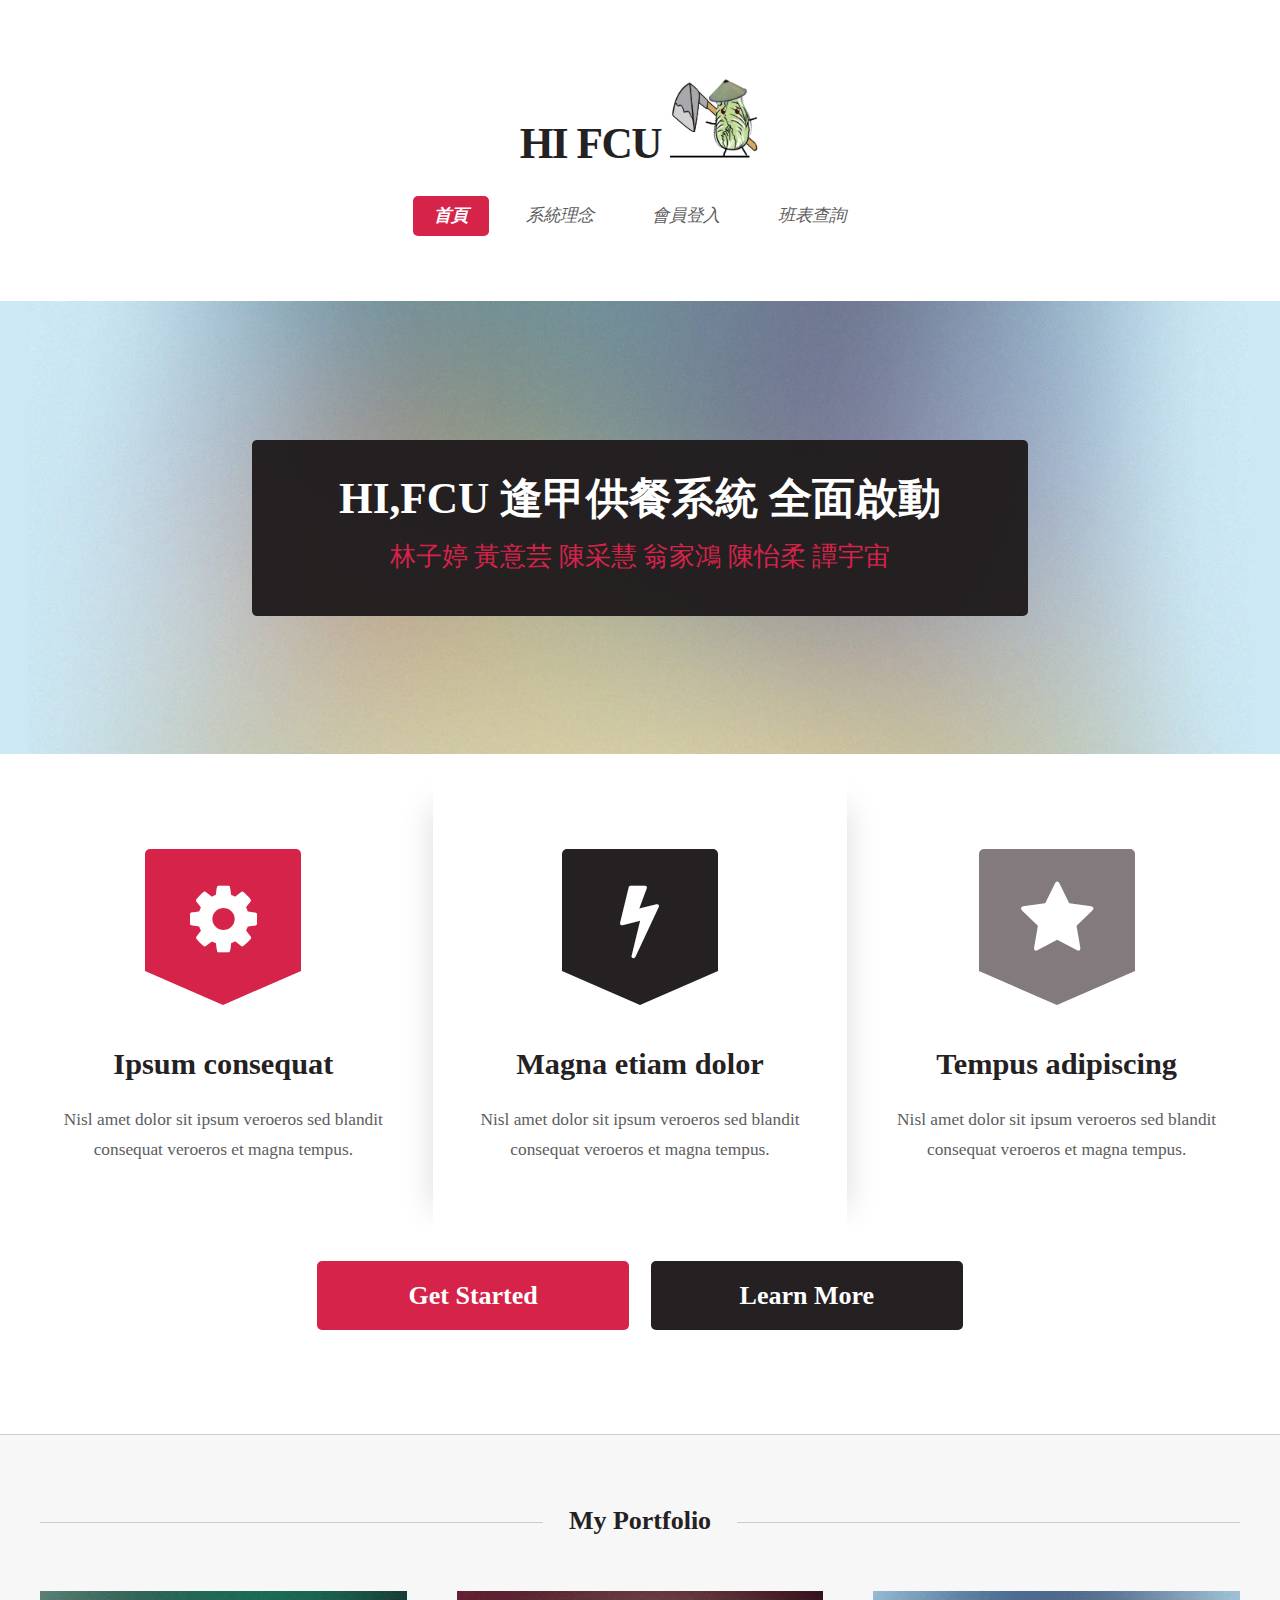
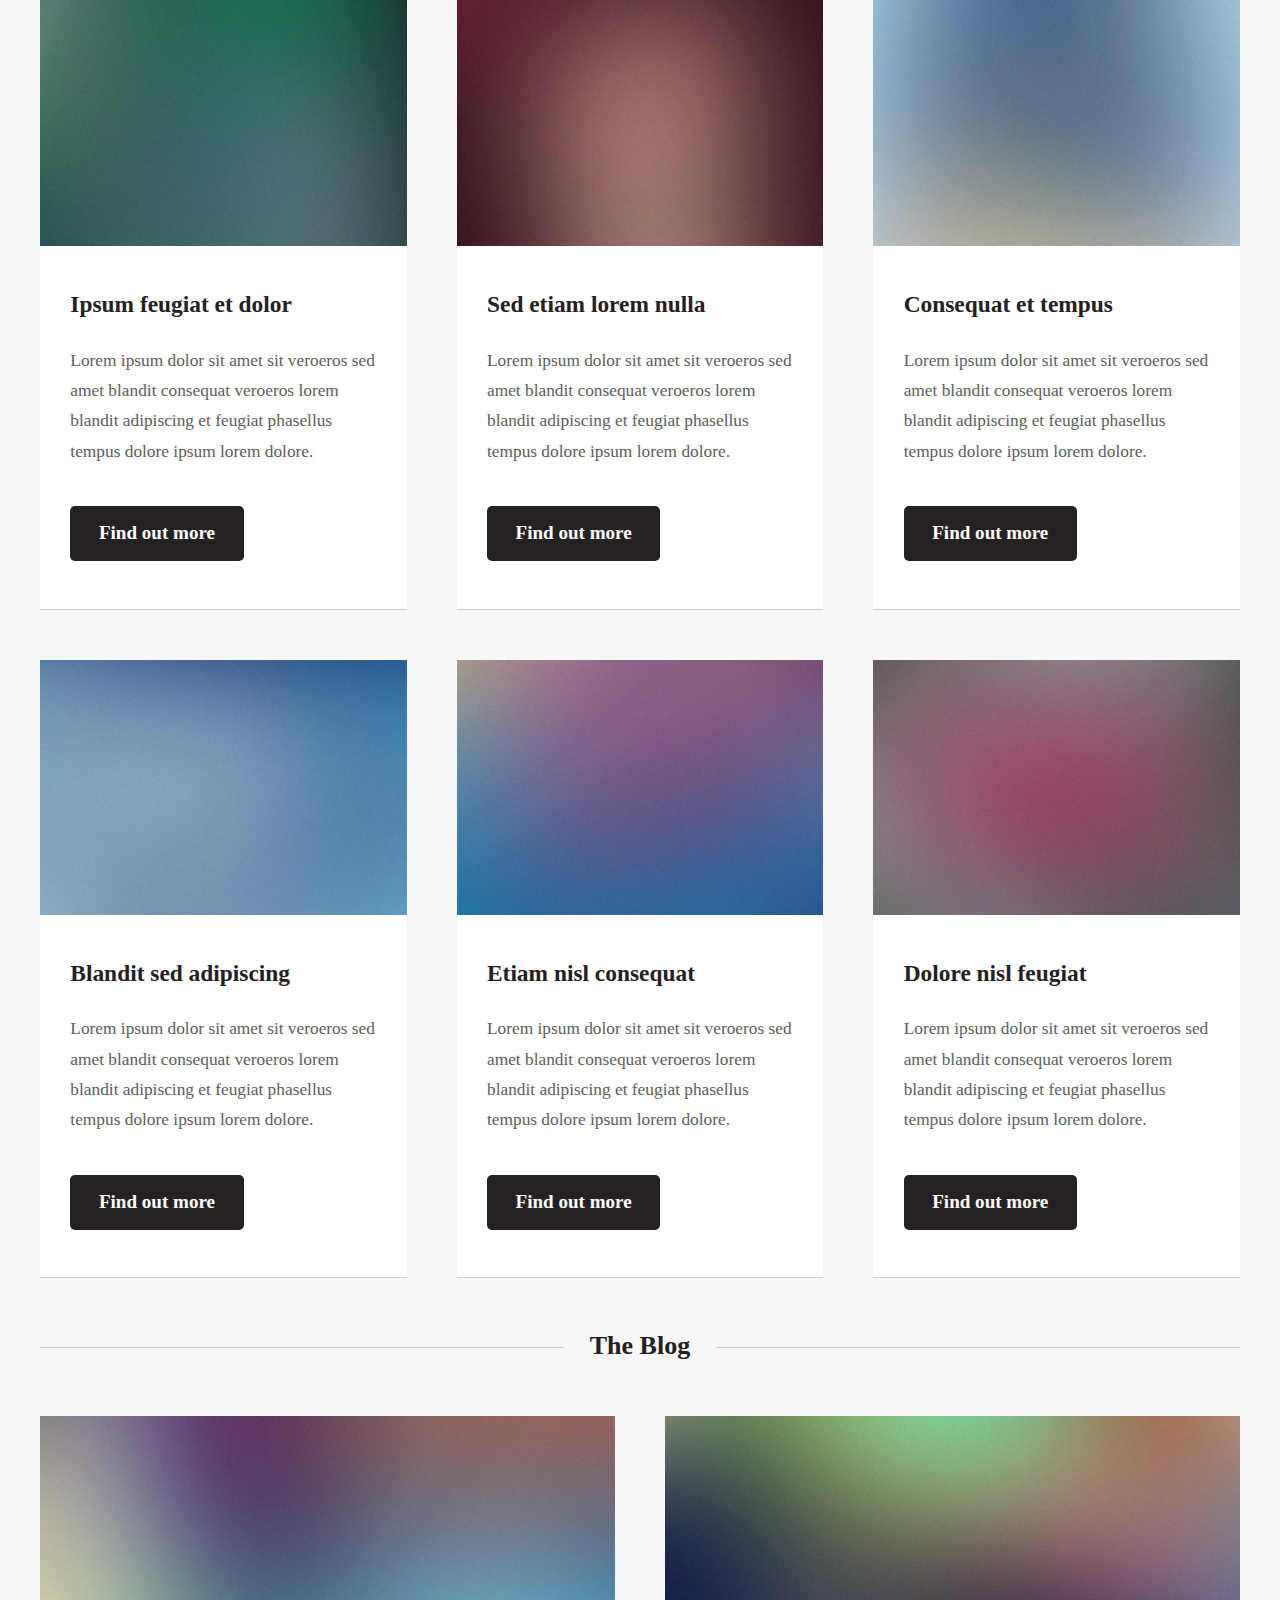
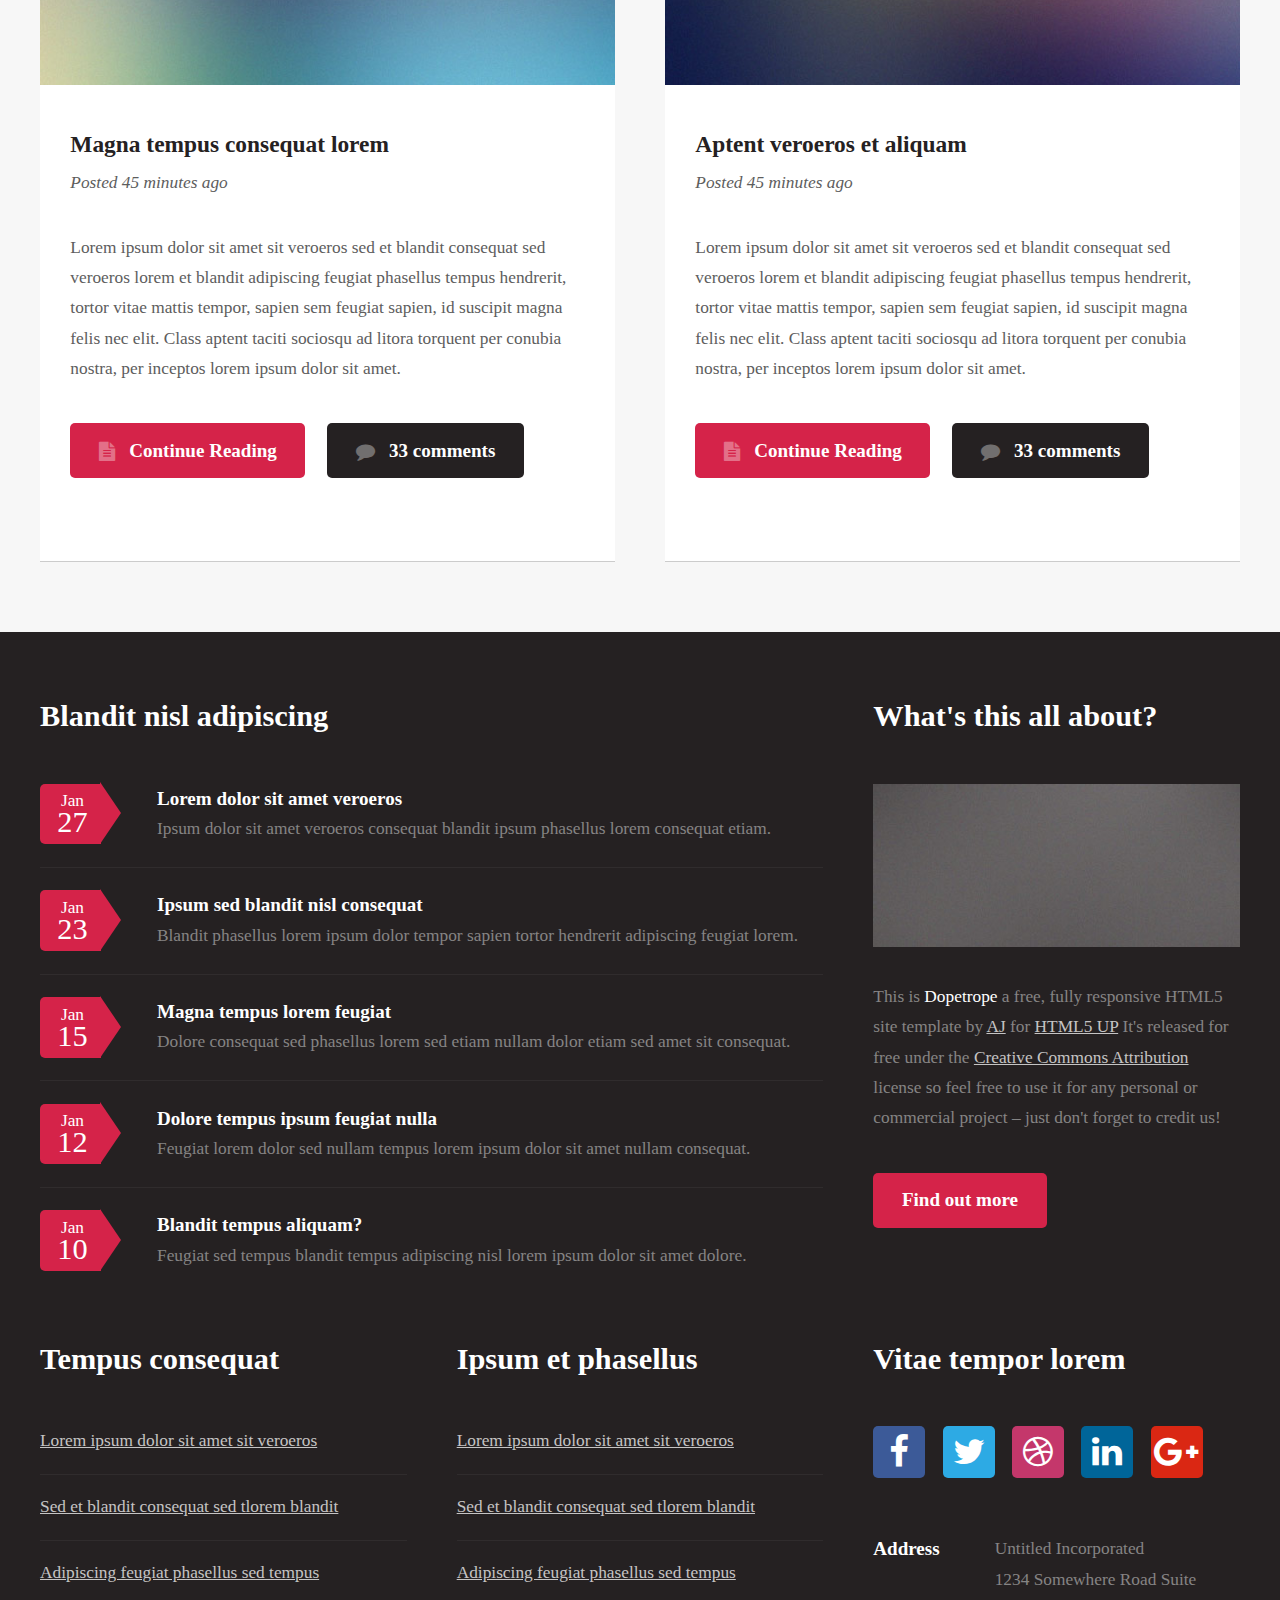
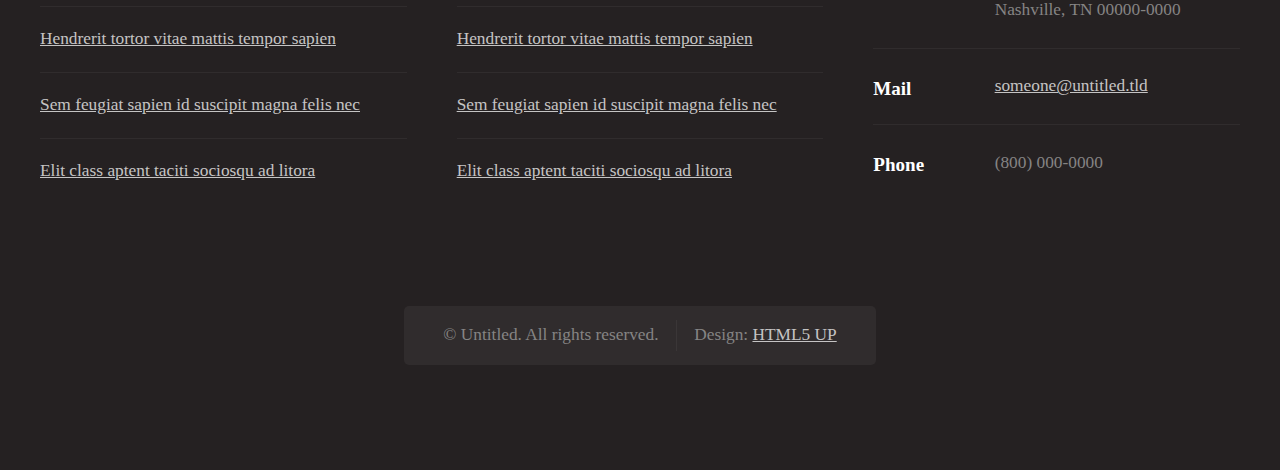
==== commit be28e83f: "更新首頁" ====
--- a/index.html
+++ b/index.html
@@ -21,30 +21,355 @@
 					<div id="header">
 
 						<!-- Logo -->
-							<h1><a href="index.html"></a>HI FCU <img src="images/logosmall.png" width="90vw"  alt=""></h1>
+						<h1><a href="index.html"></a>HI FCU <img src="images/logosmall.png" width="90vw"  alt=""></h1>
 
 						<!-- Nav -->
-							<nav id="nav">
-								<ul>
-									<li class="current"><a href="index.html">首頁</a></li>
-									<li><a href="#">系統理念</a></li>
-									<li><a href="#">會員登入</a></li>
-									<li><a href="#">班表查詢</a></li>
-									<!-- <li><a href="left-sidebar.html">Left Sidebar</a></li> -->
-									<!-- <li><a href="right-sidebar.html">Right Sidebar</a></li> -->
-									<!-- <li><a href="no-sidebar.html">No Sidebar</a></li> -->
-								</ul>
-							</nav>
+						<nav id="nav">
+							<ul>
+								<li class="current"><a href="index.html">首頁</a></li>
+								<li><a href="#">系統理念</a></li>
+								<li><a href="#">會員登入</a></li>
+								<li><a href="#">班表查詢</a></li>
+								<!-- <li><a href="left-sidebar.html">Left Sidebar</a></li> -->
+								<!-- <li><a href="right-sidebar.html">Right Sidebar</a></li> -->
+								<!-- <li><a href="no-sidebar.html">No Sidebar</a></li> -->
+							</ul>
+						</nav>
 
 						<!-- Banner -->
-							<section id="banner">
-								<header>
-									<h2>HI,FCU 逢甲供餐系統 全面啟動</h2>
-									<p>林子婷 黃意芸 陳采慧 翁家鴻 陳怡柔 譚宇宙</p>
-								</header>
+						<section id="banner">
+							<header>
+								<h2>HI,FCU 逢甲供餐系統 全面啟動</h2>
+								<p>林子婷 黃意芸 陳采慧 翁家鴻 陳怡柔 譚宇宙</p>
+							</header>
+						</section>
+
+						<!-- Intro -->
+							<section id="intro" class="container">
+								<div class="row">
+									<div class="4u 12u(mobile)">
+										<section class="first">
+											<i class="icon featured fa-cog"></i>
+											<header>
+												<h2>Ipsum consequat</h2>
+											</header>
+											<p>Nisl amet dolor sit ipsum veroeros sed blandit consequat veroeros et magna tempus.</p>
+										</section>
+									</div>
+									<div class="4u 12u(mobile)">
+										<section class="middle">
+											<i class="icon featured alt fa-flash"></i>
+											<header>
+												<h2>Magna etiam dolor</h2>
+											</header>
+											<p>Nisl amet dolor sit ipsum veroeros sed blandit consequat veroeros et magna tempus.</p>
+										</section>
+									</div>
+									<div class="4u 12u(mobile)">
+										<section class="last">
+											<i class="icon featured alt2 fa-star"></i>
+											<header>
+												<h2>Tempus adipiscing</h2>
+											</header>
+											<p>Nisl amet dolor sit ipsum veroeros sed blandit consequat veroeros et magna tempus.</p>
+										</section>
+									</div>
+								</div>
+								<footer>
+									<ul class="actions">
+										<li><a href="#" class="button big">Get Started</a></li>
+										<li><a href="#" class="button alt big">Learn More</a></li>
+									</ul>
+								</footer>
 							</section>
+
 					</div>
 				</div>
+
+			<!-- Main -->
+				<div id="main-wrapper">
+					<div class="container">
+						<div class="row">
+							<div class="12u">
+
+								<!-- Portfolio -->
+									<section>
+										<header class="major">
+											<h2>My Portfolio</h2>
+										</header>
+										<div class="row">
+											<div class="4u 12u(mobile)">
+												<section class="box">
+													<a href="#" class="image featured"><img src="images/pic02.jpg" alt="" /></a>
+													<header>
+														<h3>Ipsum feugiat et dolor</h3>
+													</header>
+													<p>Lorem ipsum dolor sit amet sit veroeros sed amet blandit consequat veroeros lorem blandit  adipiscing et feugiat phasellus tempus dolore ipsum lorem dolore.</p>
+													<footer>
+														<a href="#" class="button alt">Find out more</a>
+													</footer>
+												</section>
+											</div>
+											<div class="4u 12u(mobile)">
+												<section class="box">
+													<a href="#" class="image featured"><img src="images/pic03.jpg" alt="" /></a>
+													<header>
+														<h3>Sed etiam lorem nulla</h3>
+													</header>
+													<p>Lorem ipsum dolor sit amet sit veroeros sed amet blandit consequat veroeros lorem blandit  adipiscing et feugiat phasellus tempus dolore ipsum lorem dolore.</p>
+													<footer>
+														<a href="#" class="button alt">Find out more</a>
+													</footer>
+												</section>
+											</div>
+											<div class="4u 12u(mobile)">
+												<section class="box">
+													<a href="#" class="image featured"><img src="images/pic04.jpg" alt="" /></a>
+													<header>
+														<h3>Consequat et tempus</h3>
+													</header>
+													<p>Lorem ipsum dolor sit amet sit veroeros sed amet blandit consequat veroeros lorem blandit  adipiscing et feugiat phasellus tempus dolore ipsum lorem dolore.</p>
+													<footer>
+														<a href="#" class="button alt">Find out more</a>
+													</footer>
+												</section>
+											</div>
+										</div>
+										<div class="row">
+											<div class="4u 12u(mobile)">
+												<section class="box">
+													<a href="#" class="image featured"><img src="images/pic05.jpg" alt="" /></a>
+													<header>
+														<h3>Blandit sed adipiscing</h3>
+													</header>
+													<p>Lorem ipsum dolor sit amet sit veroeros sed amet blandit consequat veroeros lorem blandit  adipiscing et feugiat phasellus tempus dolore ipsum lorem dolore.</p>
+													<footer>
+														<a href="#" class="button alt">Find out more</a>
+													</footer>
+												</section>
+											</div>
+											<div class="4u 12u(mobile)">
+												<section class="box">
+													<a href="#" class="image featured"><img src="images/pic06.jpg" alt="" /></a>
+													<header>
+														<h3>Etiam nisl consequat</h3>
+													</header>
+													<p>Lorem ipsum dolor sit amet sit veroeros sed amet blandit consequat veroeros lorem blandit  adipiscing et feugiat phasellus tempus dolore ipsum lorem dolore.</p>
+													<footer>
+														<a href="#" class="button alt">Find out more</a>
+													</footer>
+												</section>
+											</div>
+											<div class="4u 12u(mobile)">
+												<section class="box">
+													<a href="#" class="image featured"><img src="images/pic07.jpg" alt="" /></a>
+													<header>
+														<h3>Dolore nisl feugiat</h3>
+													</header>
+													<p>Lorem ipsum dolor sit amet sit veroeros sed amet blandit consequat veroeros lorem blandit  adipiscing et feugiat phasellus tempus dolore ipsum lorem dolore.</p>
+													<footer>
+														<a href="#" class="button alt">Find out more</a>
+													</footer>
+												</section>
+											</div>
+										</div>
+									</section>
+
+							</div>
+						</div>
+						<div class="row">
+							<div class="12u">
+
+								<!-- Blog -->
+									<section>
+										<header class="major">
+											<h2>The Blog</h2>
+										</header>
+										<div class="row">
+											<div class="6u 12u(mobile)">
+												<section class="box">
+													<a href="#" class="image featured"><img src="images/pic08.jpg" alt="" /></a>
+													<header>
+														<h3>Magna tempus consequat lorem</h3>
+														<p>Posted 45 minutes ago</p>
+													</header>
+													<p>Lorem ipsum dolor sit amet sit veroeros sed et blandit consequat sed veroeros lorem et blandit  adipiscing feugiat phasellus tempus hendrerit, tortor vitae mattis tempor, sapien sem feugiat sapien, id suscipit magna felis nec elit. Class aptent taciti sociosqu ad litora torquent per conubia nostra, per inceptos lorem ipsum dolor sit amet.</p>
+													<footer>
+														<ul class="actions">
+															<li><a href="#" class="button icon fa-file-text">Continue Reading</a></li>
+															<li><a href="#" class="button alt icon fa-comment">33 comments</a></li>
+														</ul>
+													</footer>
+												</section>
+											</div>
+											<div class="6u 12u(mobile)">
+												<section class="box">
+													<a href="#" class="image featured"><img src="images/pic09.jpg" alt="" /></a>
+													<header>
+														<h3>Aptent veroeros et aliquam</h3>
+														<p>Posted 45 minutes ago</p>
+													</header>
+													<p>Lorem ipsum dolor sit amet sit veroeros sed et blandit consequat sed veroeros lorem et blandit  adipiscing feugiat phasellus tempus hendrerit, tortor vitae mattis tempor, sapien sem feugiat sapien, id suscipit magna felis nec elit. Class aptent taciti sociosqu ad litora torquent per conubia nostra, per inceptos lorem ipsum dolor sit amet.</p>
+													<footer>
+														<ul class="actions">
+															<li><a href="#" class="button icon fa-file-text">Continue Reading</a></li>
+															<li><a href="#" class="button alt icon fa-comment">33 comments</a></li>
+														</ul>
+													</footer>
+												</section>
+											</div>
+										</div>
+									</section>
+
+							</div>
+						</div>
+					</div>
+				</div>
+
+			<!-- Footer -->
+				<div id="footer-wrapper">
+					<section id="footer" class="container">
+						<div class="row">
+							<div class="8u 12u(mobile)">
+								<section>
+									<header>
+										<h2>Blandit nisl adipiscing</h2>
+									</header>
+									<ul class="dates">
+										<li>
+											<span class="date">Jan <strong>27</strong></span>
+											<h3><a href="#">Lorem dolor sit amet veroeros</a></h3>
+											<p>Ipsum dolor sit amet veroeros consequat blandit ipsum phasellus lorem consequat etiam.</p>
+										</li>
+										<li>
+											<span class="date">Jan <strong>23</strong></span>
+											<h3><a href="#">Ipsum sed blandit nisl consequat</a></h3>
+											<p>Blandit phasellus lorem ipsum dolor tempor sapien tortor hendrerit adipiscing feugiat lorem.</p>
+										</li>
+										<li>
+											<span class="date">Jan <strong>15</strong></span>
+											<h3><a href="#">Magna tempus lorem feugiat</a></h3>
+											<p>Dolore consequat sed phasellus lorem sed etiam nullam dolor etiam sed amet sit consequat.</p>
+										</li>
+										<li>
+											<span class="date">Jan <strong>12</strong></span>
+											<h3><a href="#">Dolore tempus ipsum feugiat nulla</a></h3>
+											<p>Feugiat lorem dolor sed nullam tempus lorem ipsum dolor sit amet nullam consequat.</p>
+										</li>
+										<li>
+											<span class="date">Jan <strong>10</strong></span>
+											<h3><a href="#">Blandit tempus aliquam?</a></h3>
+											<p>Feugiat sed tempus blandit tempus adipiscing nisl lorem ipsum dolor sit amet dolore.</p>
+										</li>
+									</ul>
+								</section>
+							</div>
+							<div class="4u 12u(mobile)">
+								<section>
+									<header>
+										<h2>What's this all about?</h2>
+									</header>
+									<a href="#" class="image featured"><img src="images/pic10.jpg" alt="" /></a>
+									<p>
+										This is <strong>Dopetrope</strong> a free, fully responsive HTML5 site template by
+										<a href="http://twitter.com/ajlkn">AJ</a> for <a href="http://html5up.net/">HTML5 UP</a> It's released for free under
+										the <a href="http://html5up.net/license/">Creative Commons Attribution</a> license so feel free to use it for any personal or commercial project &ndash; just don't forget to credit us!
+									</p>
+									<footer>
+										<a href="#" class="button">Find out more</a>
+									</footer>
+								</section>
+							</div>
+						</div>
+						<div class="row">
+							<div class="4u 12u(mobile)">
+								<section>
+									<header>
+										<h2>Tempus consequat</h2>
+									</header>
+									<ul class="divided">
+										<li><a href="#">Lorem ipsum dolor sit amet sit veroeros</a></li>
+										<li><a href="#">Sed et blandit consequat sed tlorem blandit</a></li>
+										<li><a href="#">Adipiscing feugiat phasellus sed tempus</a></li>
+										<li><a href="#">Hendrerit tortor vitae mattis tempor sapien</a></li>
+										<li><a href="#">Sem feugiat sapien id suscipit magna felis nec</a></li>
+										<li><a href="#">Elit class aptent taciti sociosqu ad litora</a></li>
+									</ul>
+								</section>
+							</div>
+							<div class="4u 12u(mobile)">
+								<section>
+									<header>
+										<h2>Ipsum et phasellus</h2>
+									</header>
+									<ul class="divided">
+										<li><a href="#">Lorem ipsum dolor sit amet sit veroeros</a></li>
+										<li><a href="#">Sed et blandit consequat sed tlorem blandit</a></li>
+										<li><a href="#">Adipiscing feugiat phasellus sed tempus</a></li>
+										<li><a href="#">Hendrerit tortor vitae mattis tempor sapien</a></li>
+										<li><a href="#">Sem feugiat sapien id suscipit magna felis nec</a></li>
+										<li><a href="#">Elit class aptent taciti sociosqu ad litora</a></li>
+									</ul>
+								</section>
+							</div>
+							<div class="4u 12u(mobile)">
+								<section>
+									<header>
+										<h2>Vitae tempor lorem</h2>
+									</header>
+									<ul class="social">
+										<li><a class="icon fa-facebook" href="#"><span class="label">Facebook</span></a></li>
+										<li><a class="icon fa-twitter" href="#"><span class="label">Twitter</span></a></li>
+										<li><a class="icon fa-dribbble" href="#"><span class="label">Dribbble</span></a></li>
+										<li><a class="icon fa-linkedin" href="#"><span class="label">LinkedIn</span></a></li>
+										<li><a class="icon fa-google-plus" href="#"><span class="label">Google+</span></a></li>
+									</ul>
+									<ul class="contact">
+										<li>
+											<h3>Address</h3>
+											<p>
+												Untitled Incorporated<br />
+												1234 Somewhere Road Suite<br />
+												Nashville, TN 00000-0000
+											</p>
+										</li>
+										<li>
+											<h3>Mail</h3>
+											<p><a href="#">someone@untitled.tld</a></p>
+										</li>
+										<li>
+											<h3>Phone</h3>
+											<p>(800) 000-0000</p>
+										</li>
+									</ul>
+								</section>
+							</div>
+						</div>
+						<div class="row">
+							<div class="12u">
+
+								<!-- Copyright -->
+									<div id="copyright">
+										<ul class="links">
+											<li>&copy; Untitled. All rights reserved.</li><li>Design: <a href="http://html5up.net">HTML5 UP</a></li>
+										</ul>
+									</div>
+
+							</div>
+						</div>
+					</section>
+				</div>
+
 		</div>
+
+		<!-- Scripts -->
+			<script src="assets/js/jquery.min.js"></script>
+			<script src="assets/js/jquery.dropotron.min.js"></script>
+			<script src="assets/js/skel.min.js"></script>
+			<script src="assets/js/skel-viewport.min.js"></script>
+			<script src="assets/js/util.js"></script>
+			<!--[if lte IE 8]><script src="assets/js/ie/respond.min.js"></script><![endif]-->
+			<script src="assets/js/main.js"></script>
+
 	</body>
-						</html>+</html>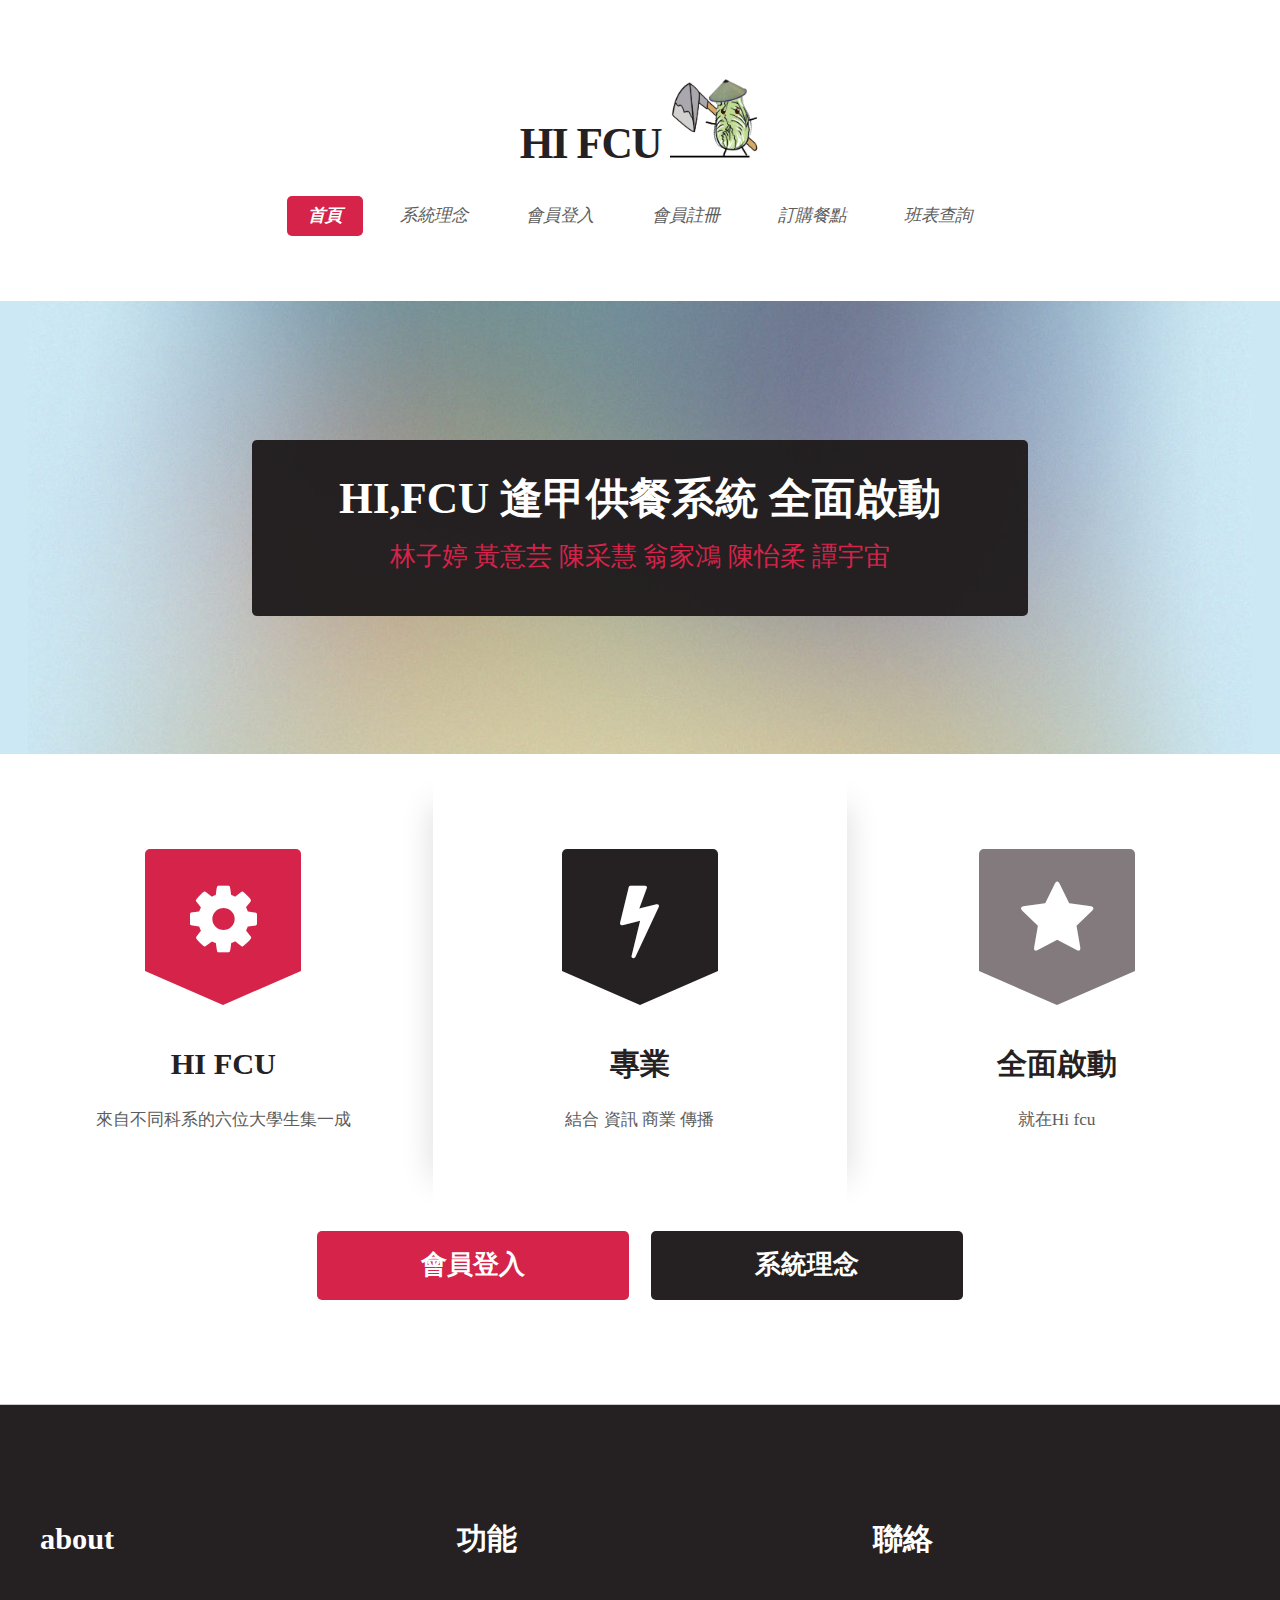
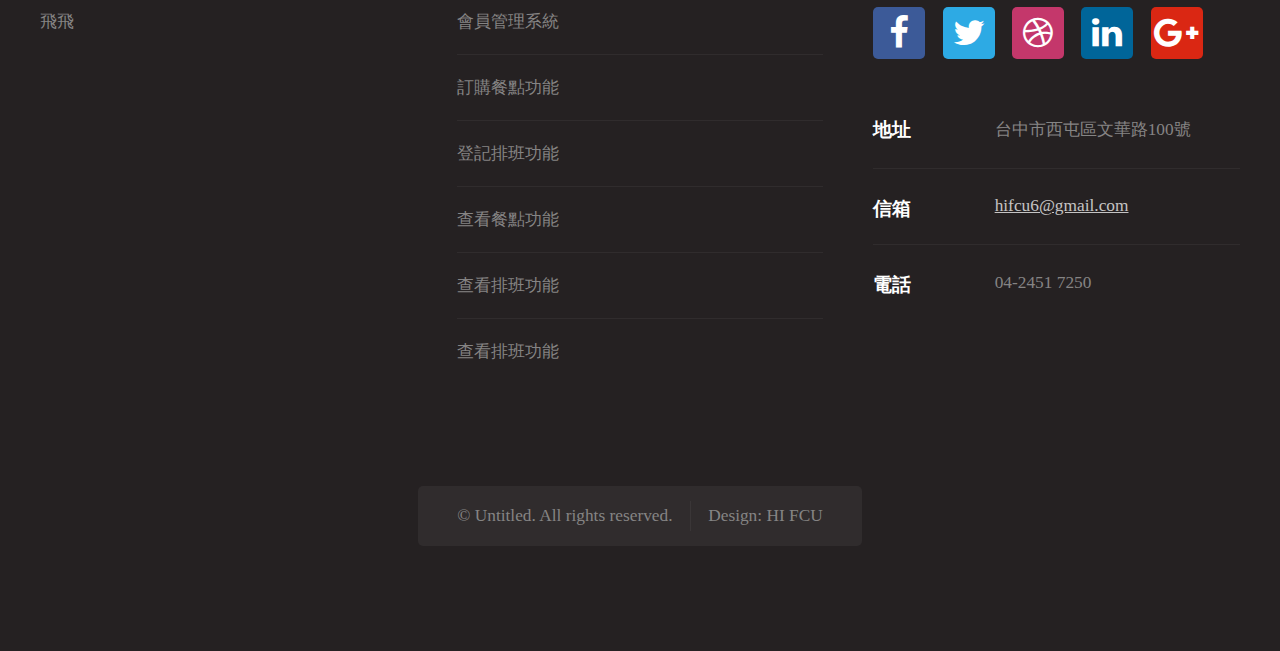
==== commit 1825f83d: "更新訂購頁面、新增排班" ====
--- a/index.html
+++ b/index.html
@@ -1,12 +1,7 @@
 <!DOCTYPE HTML>
-<!--
-	Dopetrope by HTML5 UP
-	html5up.net | @ajlkn
-	Free for personal and commercial use under the CCA 3.0 license (html5up.net/license)
--->
 <html>
 	<head>
-		<title>Dopetrope by HTML5 UP</title>
+		<title>HI,FCU 逢甲供餐系統 </title>
 		<meta charset="utf-8" />
 		<meta name="viewport" content="width=device-width, initial-scale=1" />
 		<!--[if lte IE 8]><script src="assets/js/ie/html5shiv.js"></script><![endif]-->
@@ -28,7 +23,9 @@
 							<ul>
 								<li class="current"><a href="index.html">首頁</a></li>
 								<li><a href="#">系統理念</a></li>
-								<li><a href="#">會員登入</a></li>
+								<li><a href="login.html">會員登入</a></li>
+								<li><a href="registered.html">會員註冊</a></li>
+								<li><a href="addorder.html">訂購餐點</a></li>
 								<li><a href="#">班表查詢</a></li>
 								<!-- <li><a href="left-sidebar.html">Left Sidebar</a></li> -->
 								<!-- <li><a href="right-sidebar.html">Right Sidebar</a></li> -->
@@ -51,34 +48,34 @@
 										<section class="first">
 											<i class="icon featured fa-cog"></i>
 											<header>
-												<h2>Ipsum consequat</h2>
+												<h2>HI FCU</h2>
 											</header>
-											<p>Nisl amet dolor sit ipsum veroeros sed blandit consequat veroeros et magna tempus.</p>
+											<p>來自不同科系的六位大學生集一成</p>
 										</section>
 									</div>
 									<div class="4u 12u(mobile)">
 										<section class="middle">
 											<i class="icon featured alt fa-flash"></i>
 											<header>
-												<h2>Magna etiam dolor</h2>
+												<h2>專業</h2>
 											</header>
-											<p>Nisl amet dolor sit ipsum veroeros sed blandit consequat veroeros et magna tempus.</p>
+											<p>結合 資訊 商業 傳播 </p>
 										</section>
 									</div>
 									<div class="4u 12u(mobile)">
 										<section class="last">
 											<i class="icon featured alt2 fa-star"></i>
 											<header>
-												<h2>Tempus adipiscing</h2>
+												<h2>全面啟動</h2>
 											</header>
-											<p>Nisl amet dolor sit ipsum veroeros sed blandit consequat veroeros et magna tempus.</p>
+											<p>就在Hi fcu</p>
 										</section>
 									</div>
 								</div>
 								<footer>
 									<ul class="actions">
-										<li><a href="#" class="button big">Get Started</a></li>
-										<li><a href="#" class="button alt big">Learn More</a></li>
+										<li><a href="login.html" class="button big">會員登入</a></li>
+										<li><a href="#" class="button alt big">系統理念</a></li>
 									</ul>
 								</footer>
 							</section>
@@ -86,236 +83,55 @@
 					</div>
 				</div>
 
-			<!-- Main -->
+			<!-- Main
 				<div id="main-wrapper">
 					<div class="container">
 						<div class="row">
 							<div class="12u">
-
-								<!-- Portfolio -->
-									<section>
-										<header class="major">
-											<h2>My Portfolio</h2>
-										</header>
-										<div class="row">
-											<div class="4u 12u(mobile)">
-												<section class="box">
-													<a href="#" class="image featured"><img src="images/pic02.jpg" alt="" /></a>
-													<header>
-														<h3>Ipsum feugiat et dolor</h3>
-													</header>
-													<p>Lorem ipsum dolor sit amet sit veroeros sed amet blandit consequat veroeros lorem blandit  adipiscing et feugiat phasellus tempus dolore ipsum lorem dolore.</p>
-													<footer>
-														<a href="#" class="button alt">Find out more</a>
-													</footer>
-												</section>
-											</div>
-											<div class="4u 12u(mobile)">
-												<section class="box">
-													<a href="#" class="image featured"><img src="images/pic03.jpg" alt="" /></a>
-													<header>
-														<h3>Sed etiam lorem nulla</h3>
-													</header>
-													<p>Lorem ipsum dolor sit amet sit veroeros sed amet blandit consequat veroeros lorem blandit  adipiscing et feugiat phasellus tempus dolore ipsum lorem dolore.</p>
-													<footer>
-														<a href="#" class="button alt">Find out more</a>
-													</footer>
-												</section>
-											</div>
-											<div class="4u 12u(mobile)">
-												<section class="box">
-													<a href="#" class="image featured"><img src="images/pic04.jpg" alt="" /></a>
-													<header>
-														<h3>Consequat et tempus</h3>
-													</header>
-													<p>Lorem ipsum dolor sit amet sit veroeros sed amet blandit consequat veroeros lorem blandit  adipiscing et feugiat phasellus tempus dolore ipsum lorem dolore.</p>
-													<footer>
-														<a href="#" class="button alt">Find out more</a>
-													</footer>
-												</section>
-											</div>
-										</div>
-										<div class="row">
-											<div class="4u 12u(mobile)">
-												<section class="box">
-													<a href="#" class="image featured"><img src="images/pic05.jpg" alt="" /></a>
-													<header>
-														<h3>Blandit sed adipiscing</h3>
-													</header>
-													<p>Lorem ipsum dolor sit amet sit veroeros sed amet blandit consequat veroeros lorem blandit  adipiscing et feugiat phasellus tempus dolore ipsum lorem dolore.</p>
-													<footer>
-														<a href="#" class="button alt">Find out more</a>
-													</footer>
-												</section>
-											</div>
-											<div class="4u 12u(mobile)">
-												<section class="box">
-													<a href="#" class="image featured"><img src="images/pic06.jpg" alt="" /></a>
-													<header>
-														<h3>Etiam nisl consequat</h3>
-													</header>
-													<p>Lorem ipsum dolor sit amet sit veroeros sed amet blandit consequat veroeros lorem blandit  adipiscing et feugiat phasellus tempus dolore ipsum lorem dolore.</p>
-													<footer>
-														<a href="#" class="button alt">Find out more</a>
-													</footer>
-												</section>
-											</div>
-											<div class="4u 12u(mobile)">
-												<section class="box">
-													<a href="#" class="image featured"><img src="images/pic07.jpg" alt="" /></a>
-													<header>
-														<h3>Dolore nisl feugiat</h3>
-													</header>
-													<p>Lorem ipsum dolor sit amet sit veroeros sed amet blandit consequat veroeros lorem blandit  adipiscing et feugiat phasellus tempus dolore ipsum lorem dolore.</p>
-													<footer>
-														<a href="#" class="button alt">Find out more</a>
-													</footer>
-												</section>
-											</div>
-										</div>
-									</section>
-
-							</div>
-						</div>
-						<div class="row">
-							<div class="12u">
-
-								<!-- Blog -->
-									<section>
-										<header class="major">
-											<h2>The Blog</h2>
-										</header>
-										<div class="row">
-											<div class="6u 12u(mobile)">
-												<section class="box">
-													<a href="#" class="image featured"><img src="images/pic08.jpg" alt="" /></a>
-													<header>
-														<h3>Magna tempus consequat lorem</h3>
-														<p>Posted 45 minutes ago</p>
-													</header>
-													<p>Lorem ipsum dolor sit amet sit veroeros sed et blandit consequat sed veroeros lorem et blandit  adipiscing feugiat phasellus tempus hendrerit, tortor vitae mattis tempor, sapien sem feugiat sapien, id suscipit magna felis nec elit. Class aptent taciti sociosqu ad litora torquent per conubia nostra, per inceptos lorem ipsum dolor sit amet.</p>
-													<footer>
-														<ul class="actions">
-															<li><a href="#" class="button icon fa-file-text">Continue Reading</a></li>
-															<li><a href="#" class="button alt icon fa-comment">33 comments</a></li>
-														</ul>
-													</footer>
-												</section>
-											</div>
-											<div class="6u 12u(mobile)">
-												<section class="box">
-													<a href="#" class="image featured"><img src="images/pic09.jpg" alt="" /></a>
-													<header>
-														<h3>Aptent veroeros et aliquam</h3>
-														<p>Posted 45 minutes ago</p>
-													</header>
-													<p>Lorem ipsum dolor sit amet sit veroeros sed et blandit consequat sed veroeros lorem et blandit  adipiscing feugiat phasellus tempus hendrerit, tortor vitae mattis tempor, sapien sem feugiat sapien, id suscipit magna felis nec elit. Class aptent taciti sociosqu ad litora torquent per conubia nostra, per inceptos lorem ipsum dolor sit amet.</p>
-													<footer>
-														<ul class="actions">
-															<li><a href="#" class="button icon fa-file-text">Continue Reading</a></li>
-															<li><a href="#" class="button alt icon fa-comment">33 comments</a></li>
-														</ul>
-													</footer>
-												</section>
-											</div>
-										</div>
-									</section>
-
 							</div>
 						</div>
 					</div>
-				</div>
+				</div> -->
 
 			<!-- Footer -->
 				<div id="footer-wrapper">
 					<section id="footer" class="container">
 						<div class="row">
 							<div class="8u 12u(mobile)">
+							</div>
+							<div class="4u 12u(mobile)">
+							</div>
+						</div>
+						<div class="row">
+							<div class="4u 12u(mobile)">
 								<section>
 									<header>
-										<h2>Blandit nisl adipiscing</h2>
+										<h2>about</h2>
 									</header>
-									<ul class="dates">
-										<li>
-											<span class="date">Jan <strong>27</strong></span>
-											<h3><a href="#">Lorem dolor sit amet veroeros</a></h3>
-											<p>Ipsum dolor sit amet veroeros consequat blandit ipsum phasellus lorem consequat etiam.</p>
-										</li>
-										<li>
-											<span class="date">Jan <strong>23</strong></span>
-											<h3><a href="#">Ipsum sed blandit nisl consequat</a></h3>
-											<p>Blandit phasellus lorem ipsum dolor tempor sapien tortor hendrerit adipiscing feugiat lorem.</p>
-										</li>
-										<li>
-											<span class="date">Jan <strong>15</strong></span>
-											<h3><a href="#">Magna tempus lorem feugiat</a></h3>
-											<p>Dolore consequat sed phasellus lorem sed etiam nullam dolor etiam sed amet sit consequat.</p>
-										</li>
-										<li>
-											<span class="date">Jan <strong>12</strong></span>
-											<h3><a href="#">Dolore tempus ipsum feugiat nulla</a></h3>
-											<p>Feugiat lorem dolor sed nullam tempus lorem ipsum dolor sit amet nullam consequat.</p>
-										</li>
-										<li>
-											<span class="date">Jan <strong>10</strong></span>
-											<h3><a href="#">Blandit tempus aliquam?</a></h3>
-											<p>Feugiat sed tempus blandit tempus adipiscing nisl lorem ipsum dolor sit amet dolore.</p>
-										</li>
+									<ul class="divided">
+										<li>飛飛</li>
 									</ul>
 								</section>
 							</div>
 							<div class="4u 12u(mobile)">
 								<section>
 									<header>
-										<h2>What's this all about?</h2>
-									</header>
-									<a href="#" class="image featured"><img src="images/pic10.jpg" alt="" /></a>
-									<p>
-										This is <strong>Dopetrope</strong> a free, fully responsive HTML5 site template by
-										<a href="http://twitter.com/ajlkn">AJ</a> for <a href="http://html5up.net/">HTML5 UP</a> It's released for free under
-										the <a href="http://html5up.net/license/">Creative Commons Attribution</a> license so feel free to use it for any personal or commercial project &ndash; just don't forget to credit us!
-									</p>
-									<footer>
-										<a href="#" class="button">Find out more</a>
-									</footer>
-								</section>
-							</div>
-						</div>
-						<div class="row">
-							<div class="4u 12u(mobile)">
-								<section>
-									<header>
-										<h2>Tempus consequat</h2>
+										<h2>功能</h2>
 									</header>
 									<ul class="divided">
-										<li><a href="#">Lorem ipsum dolor sit amet sit veroeros</a></li>
-										<li><a href="#">Sed et blandit consequat sed tlorem blandit</a></li>
-										<li><a href="#">Adipiscing feugiat phasellus sed tempus</a></li>
-										<li><a href="#">Hendrerit tortor vitae mattis tempor sapien</a></li>
-										<li><a href="#">Sem feugiat sapien id suscipit magna felis nec</a></li>
-										<li><a href="#">Elit class aptent taciti sociosqu ad litora</a></li>
+										<li>會員管理系統</li>
+										<li>訂購餐點功能</li>
+										<li>登記排班功能</li>
+										<li>查看餐點功能</li>
+										<li>查看排班功能</li>
+										<li>查看排班功能</li>
 									</ul>
 								</section>
 							</div>
 							<div class="4u 12u(mobile)">
 								<section>
 									<header>
-										<h2>Ipsum et phasellus</h2>
-									</header>
-									<ul class="divided">
-										<li><a href="#">Lorem ipsum dolor sit amet sit veroeros</a></li>
-										<li><a href="#">Sed et blandit consequat sed tlorem blandit</a></li>
-										<li><a href="#">Adipiscing feugiat phasellus sed tempus</a></li>
-										<li><a href="#">Hendrerit tortor vitae mattis tempor sapien</a></li>
-										<li><a href="#">Sem feugiat sapien id suscipit magna felis nec</a></li>
-										<li><a href="#">Elit class aptent taciti sociosqu ad litora</a></li>
-									</ul>
-								</section>
-							</div>
-							<div class="4u 12u(mobile)">
-								<section>
-									<header>
-										<h2>Vitae tempor lorem</h2>
+										<h2>聯絡</h2>
 									</header>
 									<ul class="social">
 										<li><a class="icon fa-facebook" href="#"><span class="label">Facebook</span></a></li>
@@ -326,20 +142,18 @@
 									</ul>
 									<ul class="contact">
 										<li>
-											<h3>Address</h3>
+											<h3>地址</h3>
 											<p>
-												Untitled Incorporated<br />
-												1234 Somewhere Road Suite<br />
-												Nashville, TN 00000-0000
+												台中市西屯區文華路100號
 											</p>
 										</li>
 										<li>
-											<h3>Mail</h3>
-											<p><a href="#">someone@untitled.tld</a></p>
+											<h3>信箱</h3>
+											<p><a href="#">hifcu6@gmail.com</a></p>
 										</li>
 										<li>
-											<h3>Phone</h3>
-											<p>(800) 000-0000</p>
+											<h3>電話</h3>
+											<p>04-2451 7250</p>
 										</li>
 									</ul>
 								</section>
@@ -351,7 +165,7 @@
 								<!-- Copyright -->
 									<div id="copyright">
 										<ul class="links">
-											<li>&copy; Untitled. All rights reserved.</li><li>Design: <a href="http://html5up.net">HTML5 UP</a></li>
+											<li>&copy; Untitled. All rights reserved.</li><li>Design: HI FCU</li>
 										</ul>
 									</div>
 
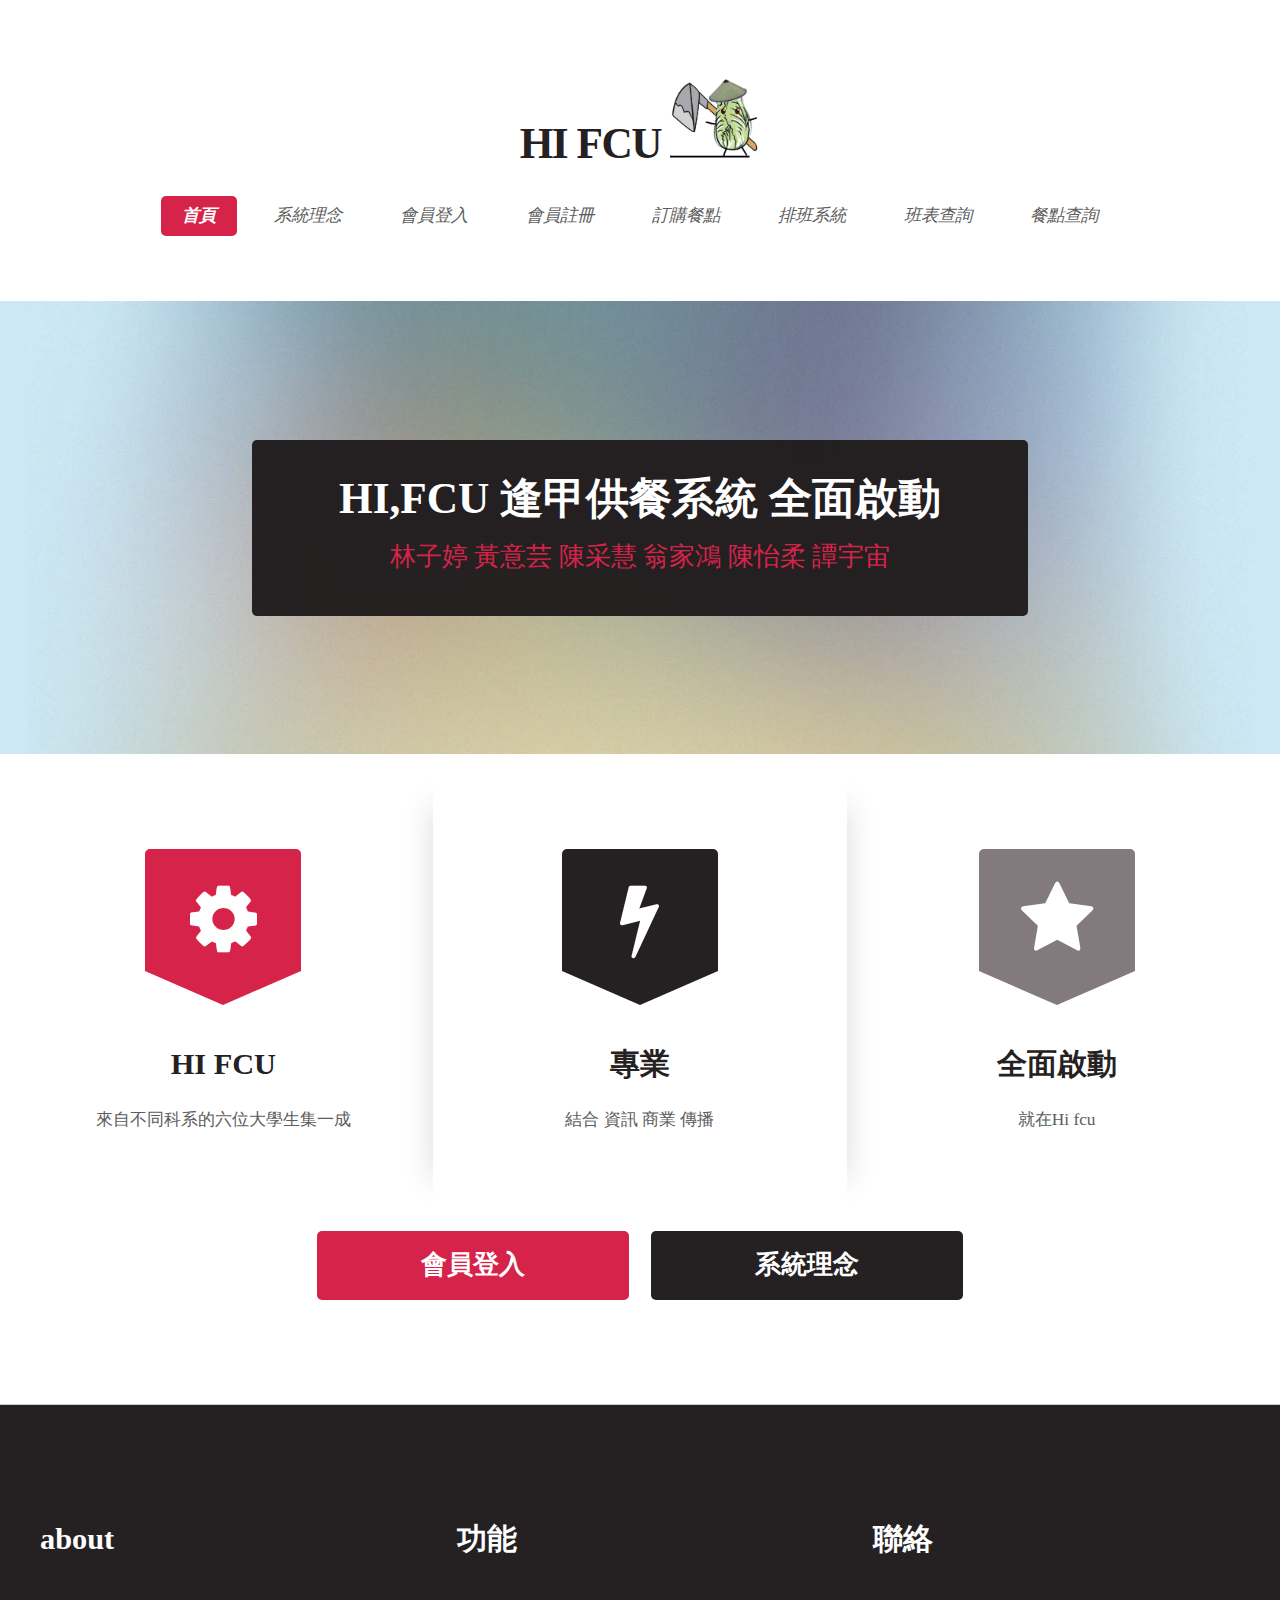
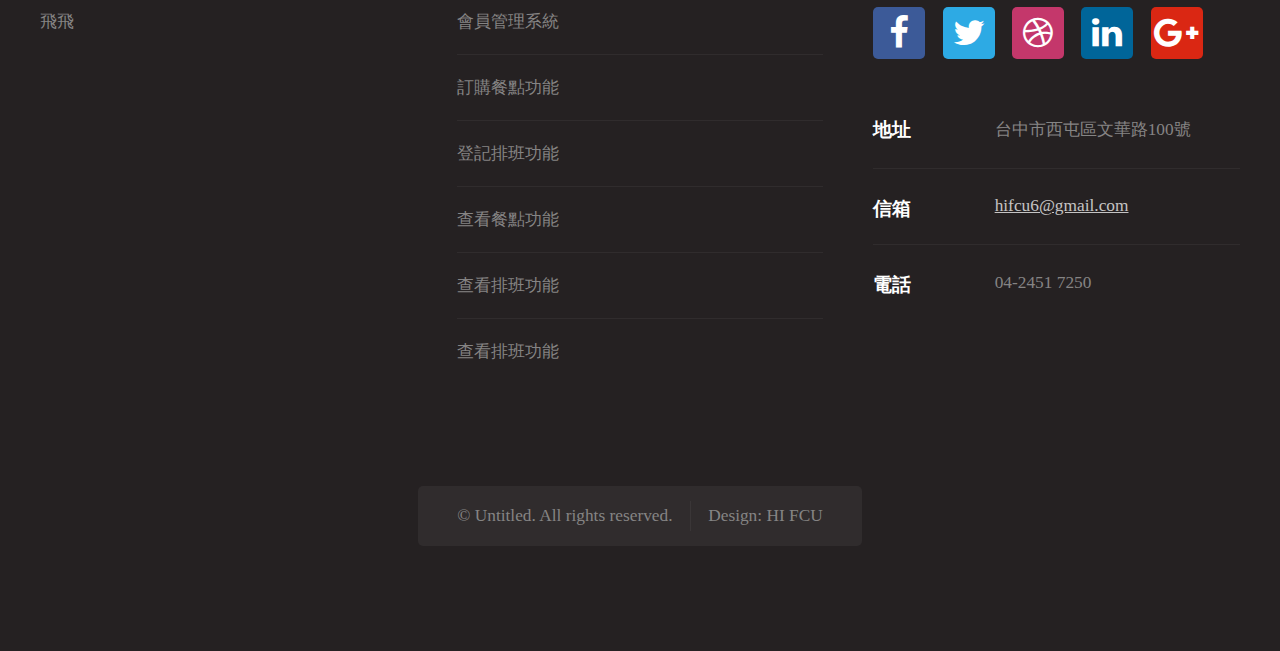
==== commit 9a1c2a78: "更新註冊、登入、首頁" ====
--- a/index.html
+++ b/index.html
@@ -26,7 +26,9 @@
 								<li><a href="login.html">會員登入</a></li>
 								<li><a href="registered.html">會員註冊</a></li>
 								<li><a href="addorder.html">訂購餐點</a></li>
+								<li><a href="addclass.html">排班系統</a></li>
 								<li><a href="#">班表查詢</a></li>
+								<li><a href="#">餐點查詢</a></li>
 								<!-- <li><a href="left-sidebar.html">Left Sidebar</a></li> -->
 								<!-- <li><a href="right-sidebar.html">Right Sidebar</a></li> -->
 								<!-- <li><a href="no-sidebar.html">No Sidebar</a></li> -->
